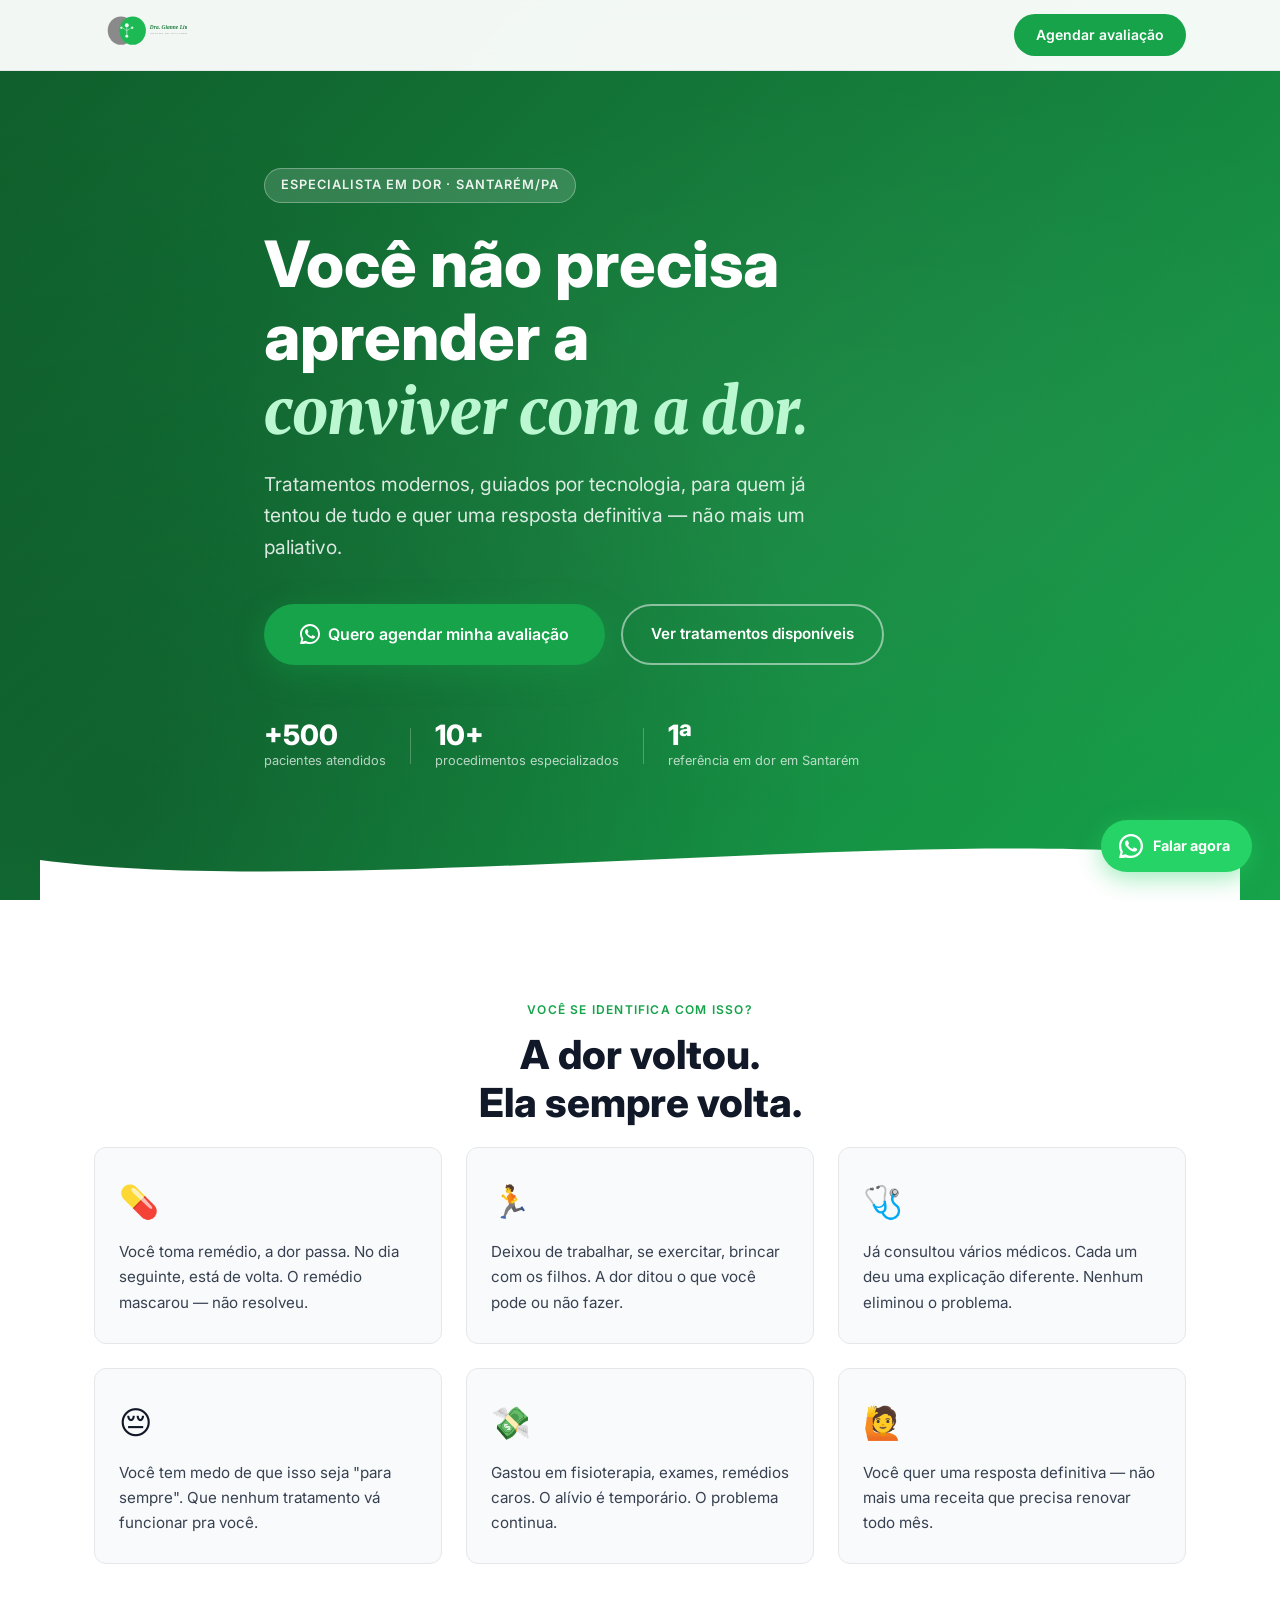
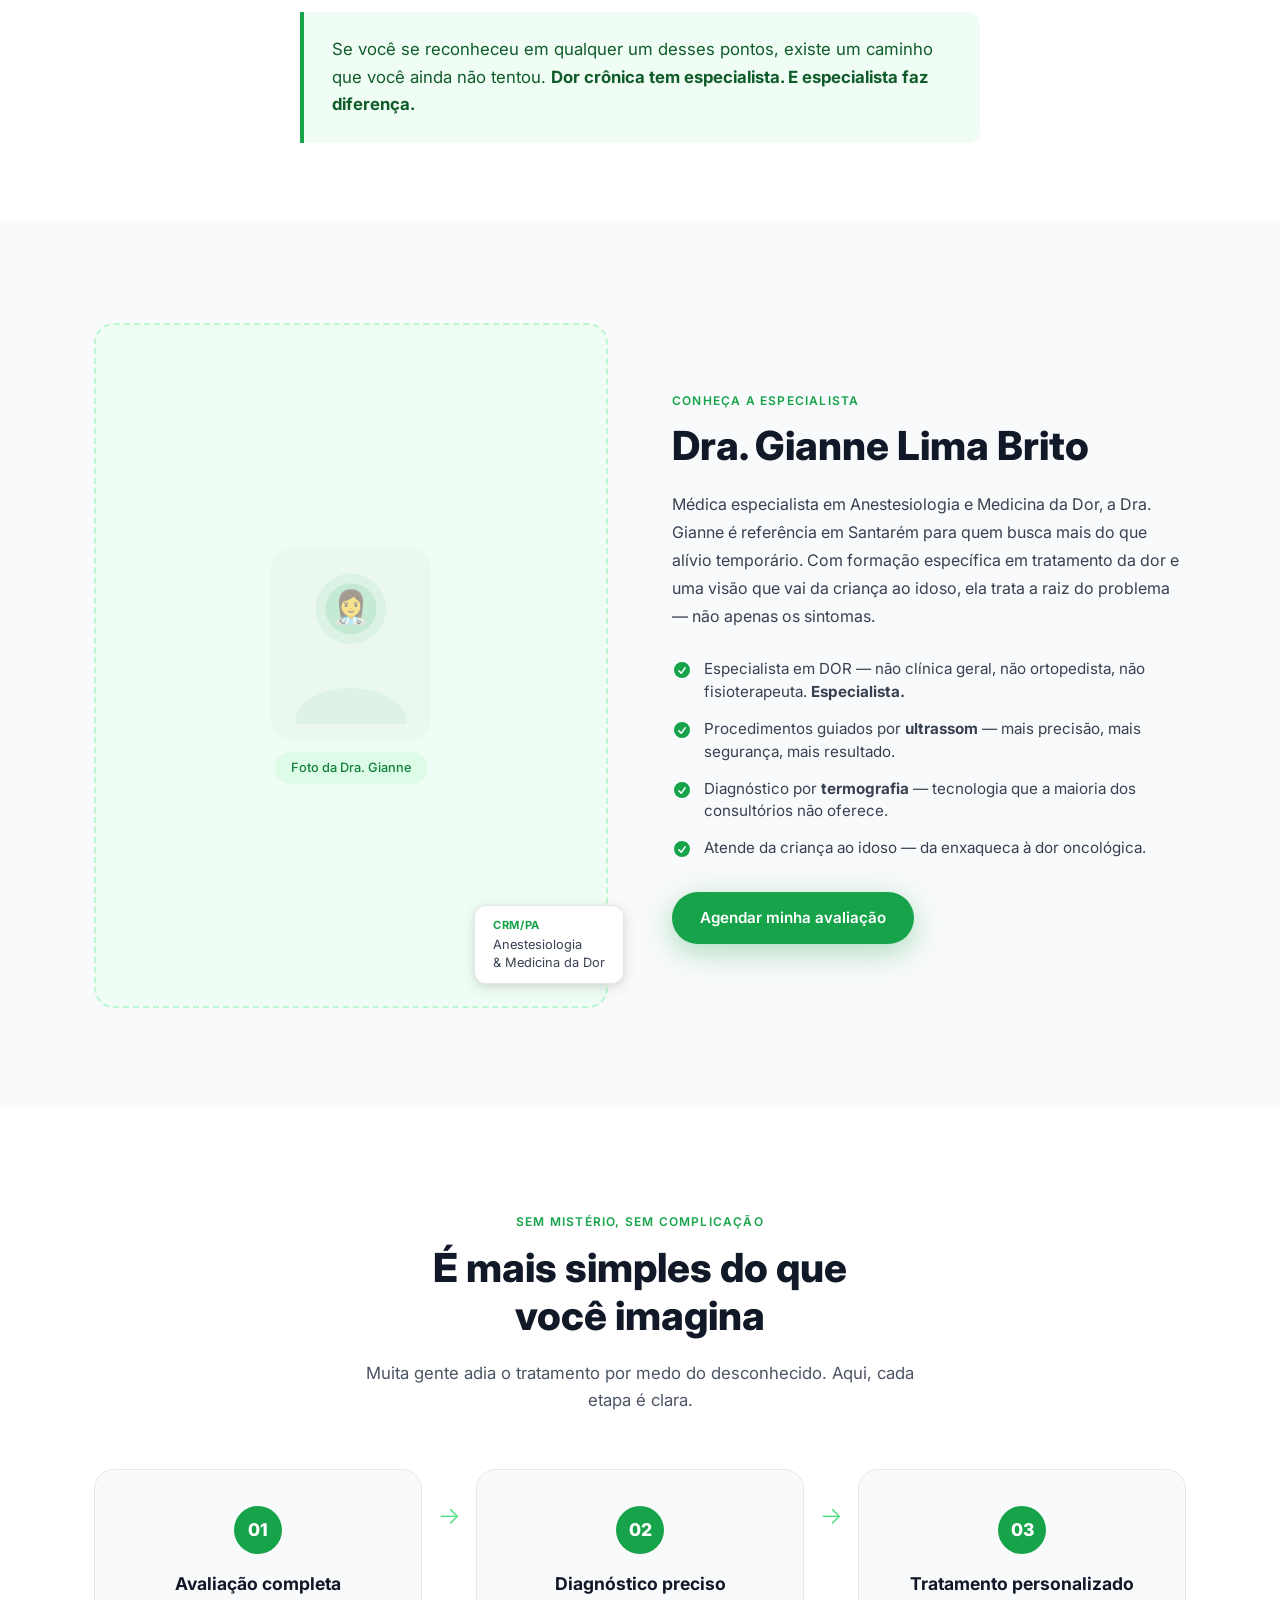
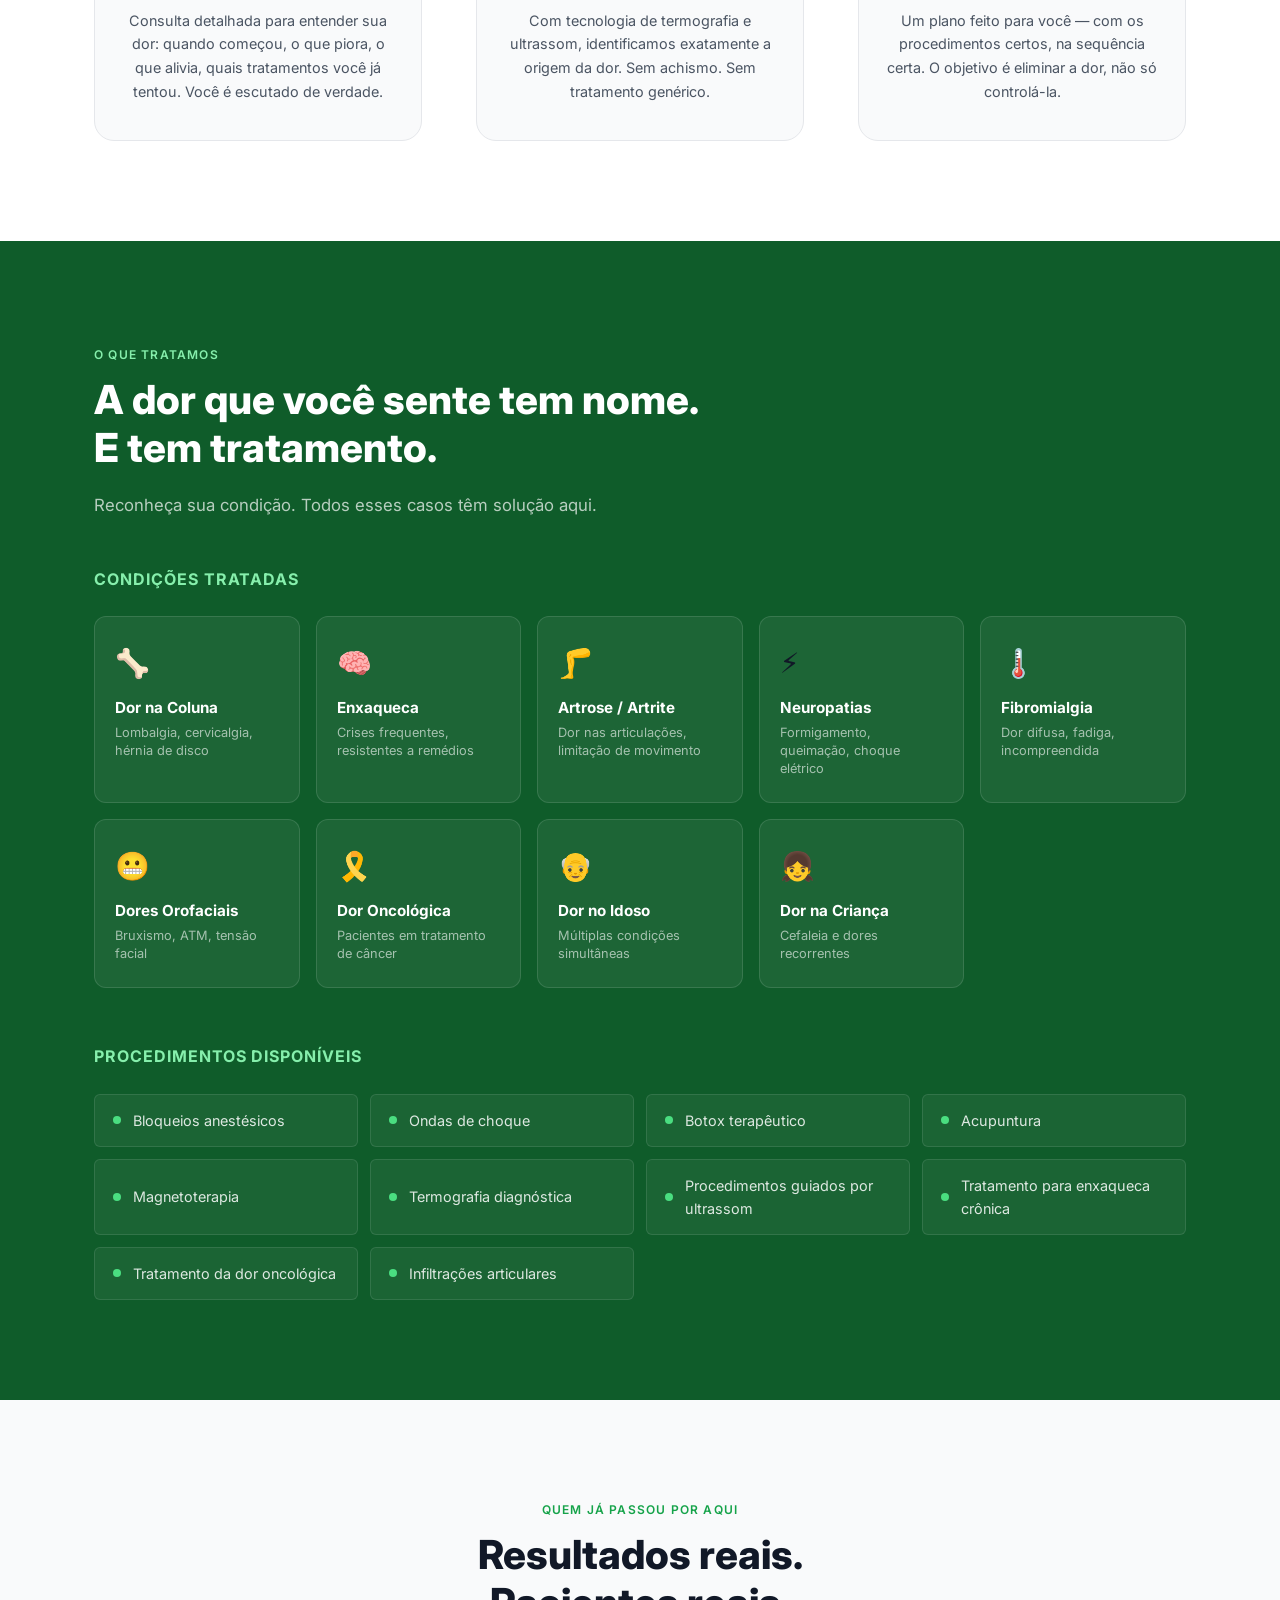
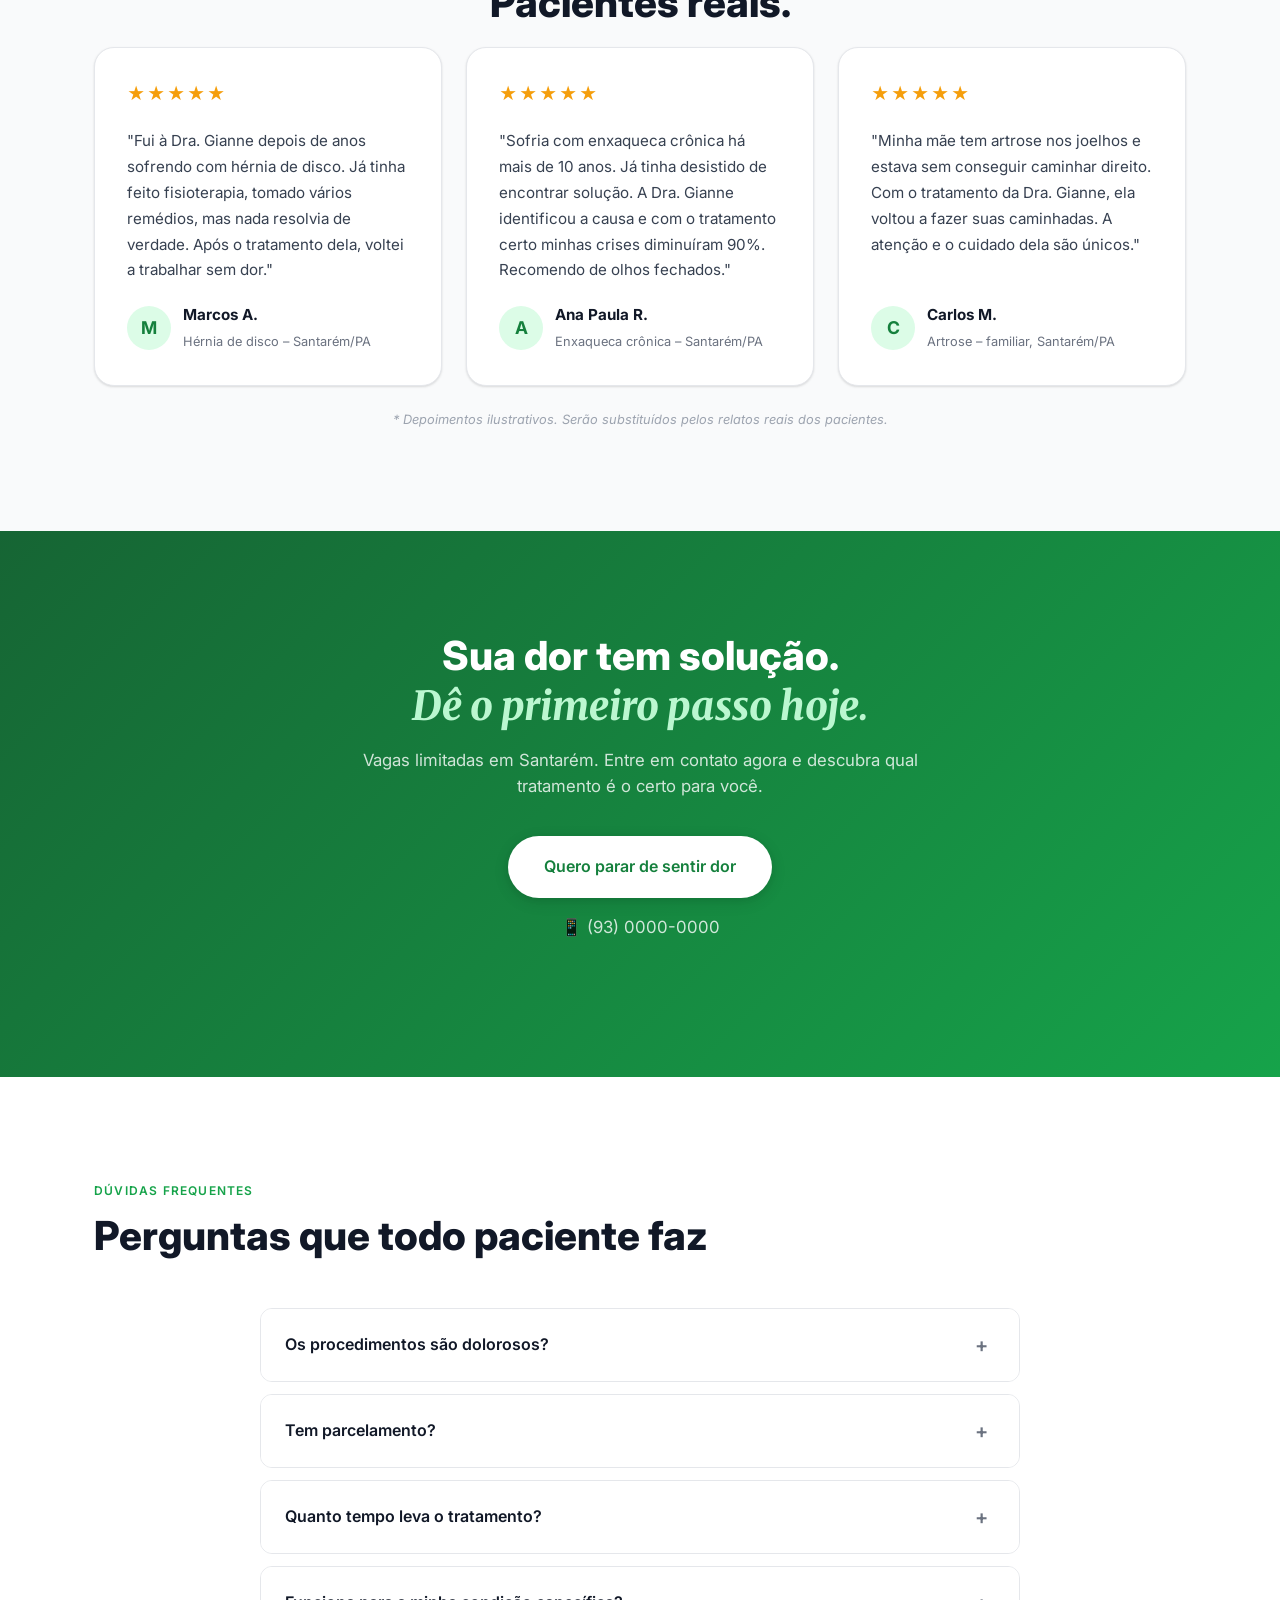
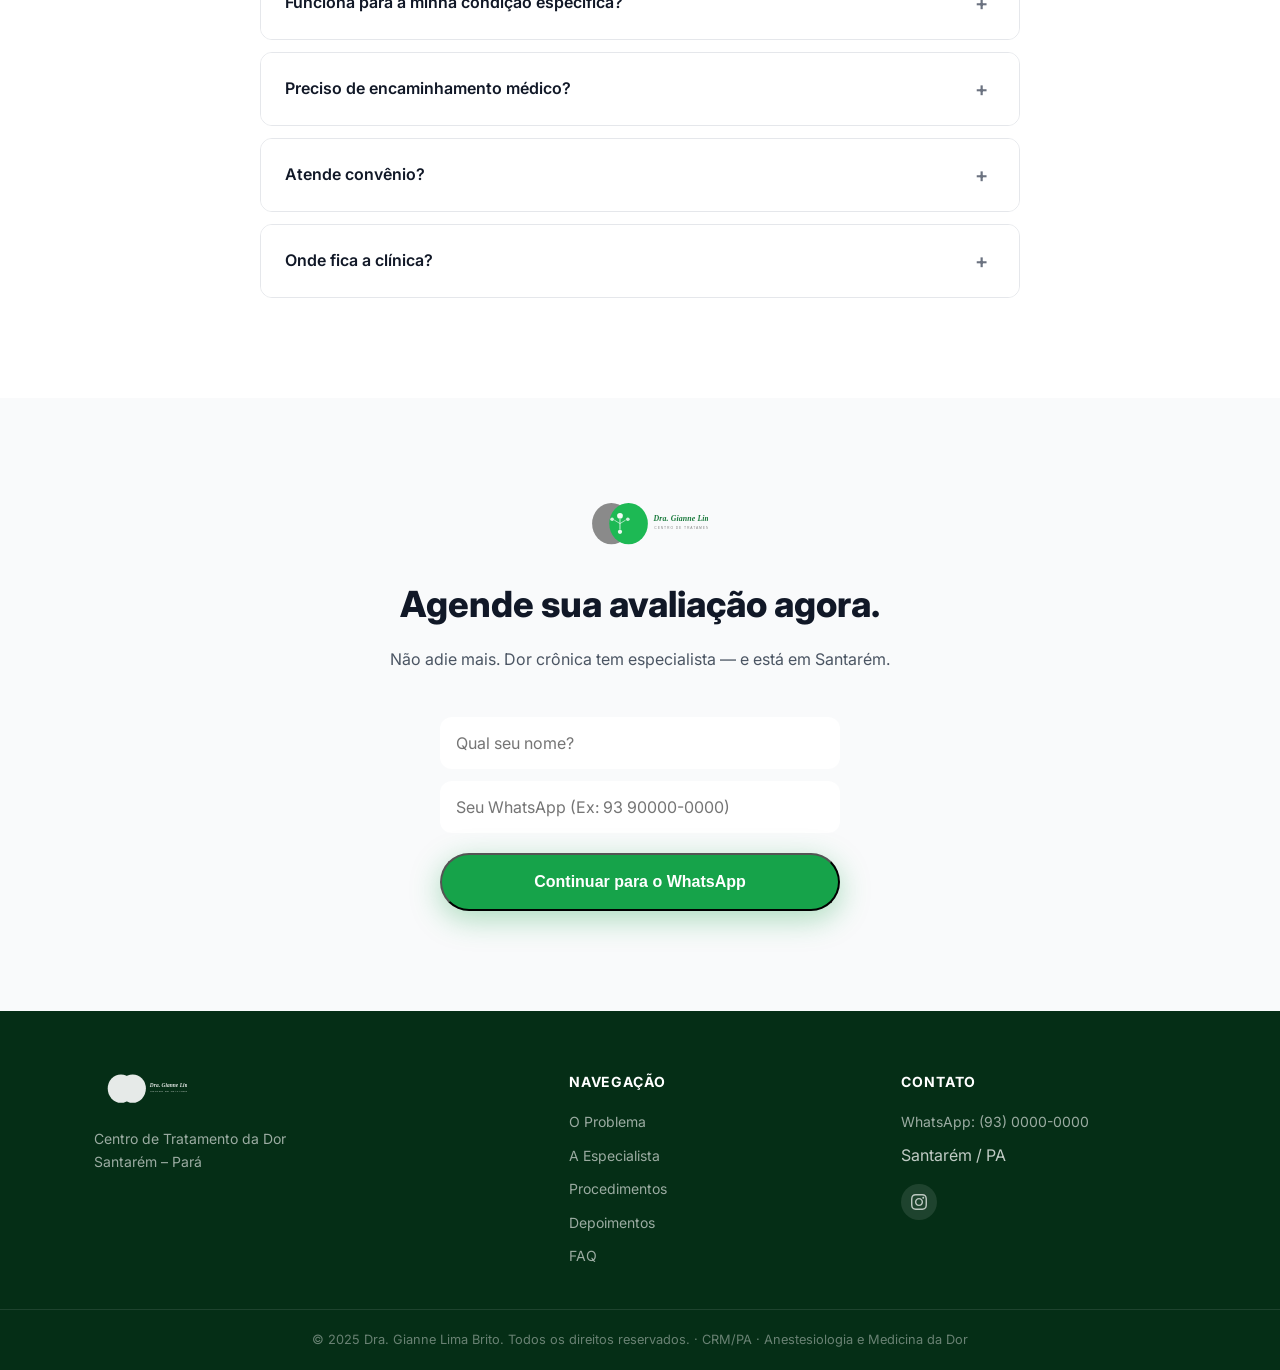
==== index.html @ 140372d6 "Add files via upload" ====
<!DOCTYPE html>
<html lang="pt-BR">
<head>
  <meta charset="UTF-8" />
  <meta name="viewport" content="width=device-width, initial-scale=1.0" />
  <title>Dra. Gianne Lima Brito | Centro de Tratamento da Dor – Santarém/PA</title>
  <meta name="description" content="Especialista em Medicina da Dor em Santarém. Tratamentos modernos com tecnologia de ponta para dor crônica, enxaqueca, hérnia de disco, artrose e muito mais. Agende sua avaliação." />
  <link rel="preconnect" href="https://fonts.googleapis.com" />
  <link rel="preconnect" href="https://fonts.gstatic.com" crossorigin />
  <link href="https://fonts.googleapis.com/css2?family=Inter:wght@300;400;500;600;700;800&family=Merriweather:ital,wght@0,700;1,700&display=swap" rel="stylesheet" />
  <link rel="stylesheet" href="style.css" />
</head>
<body>

  <!-- ============================================================
       NAV FIXA
  ============================================================ -->
  <nav class="nav" id="nav">
    <div class="container nav__inner">
      <a href="#hero" class="nav__logo">
        <img src="logo.svg" alt="Dra. Gianne Lima Brito – Centro de Tratamento da Dor" />
      </a>
      <a href="#contato" class="btn btn--nav">
        Agendar avaliação
      </a>
    </div>
  </nav>

  <!-- ============================================================
       #1 HERO
  ============================================================ -->
  <section class="hero" id="hero">
    <div class="hero__overlay"></div>
    <div class="container hero__content">
      <span class="hero__badge">Especialista em Dor · Santarém/PA</span>
      <h1 class="hero__headline">
        Você não precisa aprender a<br class="br-desktop" />
        <em>conviver com a dor.</em>
      </h1>
      <p class="hero__sub">
        Tratamentos modernos, guiados por tecnologia, para quem já tentou de tudo
        e quer uma resposta definitiva — não mais um paliativo.
      </p>
      <div class="hero__ctas">
        <a href="#contato" class="btn btn--primary btn--lg">
          <svg xmlns="http://www.w3.org/2000/svg" viewBox="0 0 24 24" fill="currentColor" aria-hidden="true"><path d="M17.472 14.382c-.297-.149-1.758-.867-2.03-.967-.273-.099-.471-.148-.67.15-.197.297-.767.966-.94 1.164-.173.199-.347.223-.644.075-.297-.15-1.255-.463-2.39-1.475-.883-.788-1.48-1.761-1.653-2.059-.173-.297-.018-.458.13-.606.134-.133.298-.347.446-.52.149-.174.198-.298.298-.497.099-.198.05-.371-.025-.52-.075-.149-.669-1.612-.916-2.207-.242-.579-.487-.5-.669-.51-.173-.008-.371-.01-.57-.01-.198 0-.52.074-.792.372-.272.297-1.04 1.016-1.04 2.479 0 1.462 1.065 2.875 1.213 3.074.149.198 2.096 3.2 5.077 4.487.709.306 1.262.489 1.694.625.712.227 1.36.195 1.871.118.571-.085 1.758-.719 2.006-1.413.248-.694.248-1.289.173-1.413-.074-.124-.272-.198-.57-.347z"/><path d="M12 0C5.373 0 0 5.373 0 12c0 2.125.549 4.122 1.515 5.858L.057 23.927a.75.75 0 0 0 .916.916l6.07-1.457A11.945 11.945 0 0 0 12 24c6.627 0 12-5.373 12-12S18.627 0 12 0zm0 21.75a9.716 9.716 0 0 1-4.958-1.355l-.355-.213-3.608.867.882-3.514-.232-.371A9.718 9.718 0 0 1 2.25 12C2.25 6.615 6.615 2.25 12 2.25c5.384 0 9.75 4.365 9.75 9.75 0 5.384-4.366 9.75-9.75 9.75z"/></svg>
          Quero agendar minha avaliação
        </a>
        <a href="#procedimentos" class="btn btn--ghost">
          Ver tratamentos disponíveis
        </a>
      </div>
      <div class="hero__trust">
        <div class="trust-item">
          <span class="trust-item__num">+500</span>
          <span class="trust-item__label">pacientes atendidos</span>
        </div>
        <div class="trust-divider"></div>
        <div class="trust-item">
          <span class="trust-item__num">10+</span>
          <span class="trust-item__label">procedimentos especializados</span>
        </div>
        <div class="trust-divider"></div>
        <div class="trust-item">
          <span class="trust-item__num">1ª</span>
          <span class="trust-item__label">referência em dor em Santarém</span>
        </div>
      </div>
    </div>
  </section>

  <!-- ============================================================
       #2 O PROBLEMA (agitação)
  ============================================================ -->
  <section class="problem" id="problema">
    <div class="container">
      <div class="section-label">Você se identifica com isso?</div>
      <h2 class="section-title">
        A dor voltou.<br />Ela sempre volta.
      </h2>
      <div class="problem__grid">
        <div class="problem__item">
          <div class="problem__icon">💊</div>
          <p>Você toma remédio, a dor passa. No dia seguinte, está de volta. O remédio mascarou — não resolveu.</p>
        </div>
        <div class="problem__item">
          <div class="problem__icon">🏃</div>
          <p>Deixou de trabalhar, se exercitar, brincar com os filhos. A dor ditou o que você pode ou não fazer.</p>
        </div>
        <div class="problem__item">
          <div class="problem__icon">🩺</div>
          <p>Já consultou vários médicos. Cada um deu uma explicação diferente. Nenhum eliminou o problema.</p>
        </div>
        <div class="problem__item">
          <div class="problem__icon">😔</div>
          <p>Você tem medo de que isso seja "para sempre". Que nenhum tratamento vá funcionar pra você.</p>
        </div>
        <div class="problem__item">
          <div class="problem__icon">💸</div>
          <p>Gastou em fisioterapia, exames, remédios caros. O alívio é temporário. O problema continua.</p>
        </div>
        <div class="problem__item">
          <div class="problem__icon">🙋</div>
          <p>Você quer uma resposta definitiva — não mais uma receita que precisa renovar todo mês.</p>
        </div>
      </div>
      <div class="problem__transition">
        <p>
          Se você se reconheceu em qualquer um desses pontos, existe um caminho que você ainda não tentou.
          <strong>Dor crônica tem especialista. E especialista faz diferença.</strong>
        </p>
      </div>
    </div>
  </section>

  <!-- ============================================================
       #3 A ESPECIALISTA
  ============================================================ -->
  <section class="doctor" id="doutora">
    <div class="container doctor__inner">
      <div class="doctor__photo-wrap">
        <div class="doctor__photo-placeholder">
          <svg xmlns="http://www.w3.org/2000/svg" viewBox="0 0 100 120" fill="none">
            <rect width="100" height="120" rx="12" fill="#E8F5EE"/>
            <circle cx="50" cy="38" r="22" fill="#16A34A" opacity=".15"/>
            <circle cx="50" cy="38" r="16" fill="#16A34A" opacity=".25"/>
            <path d="M15 110 C15 80 85 80 85 110" fill="#16A34A" opacity=".12"/>
            <text x="50" y="44" text-anchor="middle" font-size="20" fill="#16A34A" font-family="Arial">👩‍⚕️</text>
          </svg>
          <div class="doctor__photo-note">Foto da Dra. Gianne</div>
        </div>
        <div class="doctor__credential-badge">
          <span>CRM/PA</span>
          Anestesiologia<br/>& Medicina da Dor
        </div>
      </div>
      <div class="doctor__content">
        <div class="section-label">Conheça a especialista</div>
        <h2 class="section-title">
          Dra. Gianne Lima Brito
        </h2>
        <p class="doctor__bio">
          Médica especialista em Anestesiologia e Medicina da Dor, a Dra. Gianne é referência em Santarém para
          quem busca mais do que alívio temporário. Com formação específica em tratamento da dor e uma visão
          que vai da criança ao idoso, ela trata a raiz do problema — não apenas os sintomas.
        </p>
        <ul class="doctor__highlights">
          <li>
            <svg xmlns="http://www.w3.org/2000/svg" viewBox="0 0 20 20" fill="currentColor"><path fill-rule="evenodd" d="M10 18a8 8 0 100-16 8 8 0 000 16zm3.857-9.809a.75.75 0 00-1.214-.882l-3.483 4.79-1.88-1.88a.75.75 0 10-1.06 1.061l2.5 2.5a.75.75 0 001.137-.089l4-5.5z" clip-rule="evenodd"/></svg>
            <span>Especialista em DOR — não clínica geral, não ortopedista, não fisioterapeuta. <strong>Especialista.</strong></span>
          </li>
          <li>
            <svg xmlns="http://www.w3.org/2000/svg" viewBox="0 0 20 20" fill="currentColor"><path fill-rule="evenodd" d="M10 18a8 8 0 100-16 8 8 0 000 16zm3.857-9.809a.75.75 0 00-1.214-.882l-3.483 4.79-1.88-1.88a.75.75 0 10-1.06 1.061l2.5 2.5a.75.75 0 001.137-.089l4-5.5z" clip-rule="evenodd"/></svg>
            <span>Procedimentos guiados por <strong>ultrassom</strong> — mais precisão, mais segurança, mais resultado.</span>
          </li>
          <li>
            <svg xmlns="http://www.w3.org/2000/svg" viewBox="0 0 20 20" fill="currentColor"><path fill-rule="evenodd" d="M10 18a8 8 0 100-16 8 8 0 000 16zm3.857-9.809a.75.75 0 00-1.214-.882l-3.483 4.79-1.88-1.88a.75.75 0 10-1.06 1.061l2.5 2.5a.75.75 0 001.137-.089l4-5.5z" clip-rule="evenodd"/></svg>
            <span>Diagnóstico por <strong>termografia</strong> — tecnologia que a maioria dos consultórios não oferece.</span>
          </li>
          <li>
            <svg xmlns="http://www.w3.org/2000/svg" viewBox="0 0 20 20" fill="currentColor"><path fill-rule="evenodd" d="M10 18a8 8 0 100-16 8 8 0 000 16zm3.857-9.809a.75.75 0 00-1.214-.882l-3.483 4.79-1.88-1.88a.75.75 0 10-1.06 1.061l2.5 2.5a.75.75 0 001.137-.089l4-5.5z" clip-rule="evenodd"/></svg>
            <span>Atende da criança ao idoso — da enxaqueca à dor oncológica.</span>
          </li>
        </ul>
        <a href="#contato" class="btn btn--primary">
          Agendar minha avaliação
        </a>
      </div>
    </div>
  </section>

  <!-- ============================================================
       #4 COMO FUNCIONA
  ============================================================ -->
  <section class="process" id="como-funciona">
    <div class="container">
      <div class="section-label">Sem mistério, sem complicação</div>
      <h2 class="section-title">
        É mais simples do que<br />você imagina
      </h2>
      <p class="section-sub">
        Muita gente adia o tratamento por medo do desconhecido. Aqui, cada etapa é clara.
      </p>
      <div class="process__steps">
        <div class="process__step">
          <div class="process__num">01</div>
          <h3>Avaliação completa</h3>
          <p>
            Consulta detalhada para entender sua dor: quando começou, o que piora, o que alivia,
            quais tratamentos você já tentou. Você é escutado de verdade.
          </p>
        </div>
        <div class="process__arrow">→</div>
        <div class="process__step">
          <div class="process__num">02</div>
          <h3>Diagnóstico preciso</h3>
          <p>
            Com tecnologia de termografia e ultrassom, identificamos exatamente a origem da dor.
            Sem achismo. Sem tratamento genérico.
          </p>
        </div>
        <div class="process__arrow">→</div>
        <div class="process__step">
          <div class="process__num">03</div>
          <h3>Tratamento personalizado</h3>
          <p>
            Um plano feito para você — com os procedimentos certos, na sequência certa.
            O objetivo é eliminar a dor, não só controlá-la.
          </p>
        </div>
      </div>
    </div>
  </section>

  <!-- ============================================================
       #5 PROCEDIMENTOS
  ============================================================ -->
  <section class="procedures" id="procedimentos">
    <div class="container">
      <div class="section-label">O que tratamos</div>
      <h2 class="section-title">
        A dor que você sente tem nome.<br />E tem tratamento.
      </h2>
      <p class="section-sub">
        Reconheça sua condição. Todos esses casos têm solução aqui.
      </p>

      <h3 class="procedures__category-title">Condições tratadas</h3>
      <div class="procedures__conditions">
        <div class="condition-card">
          <div class="condition-card__icon">🦴</div>
          <h4>Dor na Coluna</h4>
          <p>Lombalgia, cervicalgia, hérnia de disco</p>
        </div>
        <div class="condition-card">
          <div class="condition-card__icon">🧠</div>
          <h4>Enxaqueca</h4>
          <p>Crises frequentes, resistentes a remédios</p>
        </div>
        <div class="condition-card">
          <div class="condition-card__icon">🦵</div>
          <h4>Artrose / Artrite</h4>
          <p>Dor nas articulações, limitação de movimento</p>
        </div>
        <div class="condition-card">
          <div class="condition-card__icon">⚡</div>
          <h4>Neuropatias</h4>
          <p>Formigamento, queimação, choque elétrico</p>
        </div>
        <div class="condition-card">
          <div class="condition-card__icon">🌡️</div>
          <h4>Fibromialgia</h4>
          <p>Dor difusa, fadiga, incompreendida</p>
        </div>
        <div class="condition-card">
          <div class="condition-card__icon">😬</div>
          <h4>Dores Orofaciais</h4>
          <p>Bruxismo, ATM, tensão facial</p>
        </div>
        <div class="condition-card">
          <div class="condition-card__icon">🎗️</div>
          <h4>Dor Oncológica</h4>
          <p>Pacientes em tratamento de câncer</p>
        </div>
        <div class="condition-card">
          <div class="condition-card__icon">👴</div>
          <h4>Dor no Idoso</h4>
          <p>Múltiplas condições simultâneas</p>
        </div>
        <div class="condition-card">
          <div class="condition-card__icon">👧</div>
          <h4>Dor na Criança</h4>
          <p>Cefaleia e dores recorrentes</p>
        </div>
      </div>

      <h3 class="procedures__category-title procedures__category-title--mt">Procedimentos disponíveis</h3>
      <div class="procedures__treatments">
        <div class="treatment-item">
          <div class="treatment-item__dot"></div>
          <span>Bloqueios anestésicos</span>
        </div>
        <div class="treatment-item">
          <div class="treatment-item__dot"></div>
          <span>Ondas de choque</span>
        </div>
        <div class="treatment-item">
          <div class="treatment-item__dot"></div>
          <span>Botox terapêutico</span>
        </div>
        <div class="treatment-item">
          <div class="treatment-item__dot"></div>
          <span>Acupuntura</span>
        </div>
        <div class="treatment-item">
          <div class="treatment-item__dot"></div>
          <span>Magnetoterapia</span>
        </div>
        <div class="treatment-item">
          <div class="treatment-item__dot"></div>
          <span>Termografia diagnóstica</span>
        </div>
        <div class="treatment-item">
          <div class="treatment-item__dot"></div>
          <span>Procedimentos guiados por ultrassom</span>
        </div>
        <div class="treatment-item">
          <div class="treatment-item__dot"></div>
          <span>Tratamento para enxaqueca crônica</span>
        </div>
        <div class="treatment-item">
          <div class="treatment-item__dot"></div>
          <span>Tratamento da dor oncológica</span>
        </div>
        <div class="treatment-item">
          <div class="treatment-item__dot"></div>
          <span>Infiltrações articulares</span>
        </div>
      </div>
    </div>
  </section>

  <!-- ============================================================
       #6 PROVA SOCIAL
  ============================================================ -->
  <section class="testimonials" id="depoimentos">
    <div class="container">
      <div class="section-label">Quem já passou por aqui</div>
      <h2 class="section-title">
        Resultados reais.<br />Pacientes reais.
      </h2>
      <div class="testimonials__grid">
        <div class="testimonial-card">
          <div class="testimonial-card__stars">★★★★★</div>
          <p class="testimonial-card__text">
            "Fui à Dra. Gianne depois de anos sofrendo com hérnia de disco. Já tinha feito fisioterapia, tomado vários remédios, mas nada resolvia de verdade. Após o tratamento dela, voltei a trabalhar sem dor."
          </p>
          <div class="testimonial-card__author">
            <div class="testimonial-card__avatar">M</div>
            <div>
              <strong>Marcos A.</strong>
              <span>Hérnia de disco – Santarém/PA</span>
            </div>
          </div>
        </div>
        <div class="testimonial-card">
          <div class="testimonial-card__stars">★★★★★</div>
          <p class="testimonial-card__text">
            "Sofria com enxaqueca crônica há mais de 10 anos. Já tinha desistido de encontrar solução. A Dra. Gianne identificou a causa e com o tratamento certo minhas crises diminuíram 90%. Recomendo de olhos fechados."
          </p>
          <div class="testimonial-card__author">
            <div class="testimonial-card__avatar">A</div>
            <div>
              <strong>Ana Paula R.</strong>
              <span>Enxaqueca crônica – Santarém/PA</span>
            </div>
          </div>
        </div>
        <div class="testimonial-card">
          <div class="testimonial-card__stars">★★★★★</div>
          <p class="testimonial-card__text">
            "Minha mãe tem artrose nos joelhos e estava sem conseguir caminhar direito. Com o tratamento da Dra. Gianne, ela voltou a fazer suas caminhadas. A atenção e o cuidado dela são únicos."
          </p>
          <div class="testimonial-card__author">
            <div class="testimonial-card__avatar">C</div>
            <div>
              <strong>Carlos M.</strong>
              <span>Artrose – familiar, Santarém/PA</span>
            </div>
          </div>
        </div>
      </div>
      <p class="testimonials__note">
        * Depoimentos ilustrativos. Serão substituídos pelos relatos reais dos pacientes.
      </p>
    </div>
  </section>

  <!-- ============================================================
       #7 CTA CENTRAL
  ============================================================ -->
  <section class="cta-section" id="agendar">
    <div class="container cta-section__inner">
      <div class="cta-section__content">
        <h2>
          Sua dor tem solução.<br />
          <em>Dê o primeiro passo hoje.</em>
        </h2>
        <p>
          Vagas limitadas em Santarém. Entre em contato agora e descubra qual tratamento é o certo para você.
        </p>
        <div class="cta-section__actions">
          <a href="#contato" class="btn btn--white btn--lg">
            Quero parar de sentir dor
          </a>
          <p class="cta-section__number">
            📱 (93) 0000-0000
          </p>
        </div>
      </div>
    </div>
  </section>

  <!-- ============================================================
       #8 FAQ
  ============================================================ -->
  <section class="faq" id="faq">
    <div class="container">
      <div class="section-label">Dúvidas frequentes</div>
      <h2 class="section-title">
        Perguntas que todo paciente faz
      </h2>
      <div class="faq__list">

        <details class="faq__item">
          <summary class="faq__question">
            Os procedimentos são dolorosos?
            <span class="faq__icon">+</span>
          </summary>
          <div class="faq__answer">
            <p>
              A maioria dos procedimentos é realizada com anestesia local ou sedação leve, o que minimiza muito o desconforto.
              Cada caso é avaliado individualmente, e a Dra. Gianne garante que você entenda exatamente o que esperar antes de começar.
            </p>
          </div>
        </details>

        <details class="faq__item">
          <summary class="faq__question">
            Tem parcelamento?
            <span class="faq__icon">+</span>
          </summary>
          <div class="faq__answer">
            <p>
              Sim. Entre em contato pelo WhatsApp para conhecer as condições de parcelamento disponíveis para cada procedimento.
              Facilitamos ao máximo para que a falta de recurso não seja motivo de adiamento do seu tratamento.
            </p>
          </div>
        </details>

        <details class="faq__item">
          <summary class="faq__question">
            Quanto tempo leva o tratamento?
            <span class="faq__icon">+</span>
          </summary>
          <div class="faq__answer">
            <p>
              Depende da condição e da resposta de cada organismo. Muitos pacientes sentem melhora significativa já nas primeiras sessões.
              Um plano de tratamento personalizado é definido após a avaliação inicial.
            </p>
          </div>
        </details>

        <details class="faq__item">
          <summary class="faq__question">
            Funciona para a minha condição específica?
            <span class="faq__icon">+</span>
          </summary>
          <div class="faq__answer">
            <p>
              A Dra. Gianne atende uma ampla variedade de condições — da enxaqueca à dor oncológica, passando por hérnia de disco,
              fibromialgia, artrose e muito mais. O primeiro passo é a avaliação para confirmar o diagnóstico e definir o melhor caminho.
            </p>
          </div>
        </details>

        <details class="faq__item">
          <summary class="faq__question">
            Preciso de encaminhamento médico?
            <span class="faq__icon">+</span>
          </summary>
          <div class="faq__answer">
            <p>
              Não. Você pode entrar em contato diretamente pelo WhatsApp e agendar sua avaliação sem necessidade de encaminhamento prévio.
              Trazendo seus exames anteriores, caso tenha, a consulta será ainda mais produtiva.
            </p>
          </div>
        </details>

        <details class="faq__item">
          <summary class="faq__question">
            Atende convênio?
            <span class="faq__icon">+</span>
          </summary>
          <div class="faq__answer">
            <p>
              Entre em contato pelo WhatsApp para verificar quais convênios são aceitos. Nossa equipe vai informar
              todas as opções disponíveis para o seu caso.
            </p>
          </div>
        </details>

        <details class="faq__item">
          <summary class="faq__question">
            Onde fica a clínica?
            <span class="faq__icon">+</span>
          </summary>
          <div class="faq__answer">
            <p>
              A clínica está localizada em Santarém/PA. O endereço completo é enviado após o agendamento.
              Pacientes de outras cidades da região também são atendidos — vale a viagem por uma solução definitiva.
            </p>
          </div>
        </details>

      </div>
    </div>
  </section>

  <!-- ============================================================
       #9 CTA FINAL + RODAPÉ
  ============================================================ -->
  <section class="final-cta" id="contato">
    <div class="container final-cta__inner">
      <img src="logo.svg" alt="Dra. Gianne Lima Brito" class="final-cta__logo" />
      <h2>Agende sua avaliação agora.</h2>
      <p>Não adie mais. Dor crônica tem especialista — e está em Santarém.</p>
      <form action="obrigado.html" method="GET" class="final-cta__form">
        <input type="text" name="nome" placeholder="Qual seu nome?" required />
        <input type="tel" name="telefone" placeholder="Seu WhatsApp (Ex: 93 90000-0000)" required />
        <button type="submit" class="btn btn--primary btn--lg">
          Continuar para o WhatsApp
        </button>
      </form>
    </div>
  </section>

  <footer class="footer">
    <div class="container footer__inner">
      <div class="footer__col">
        <img src="logo.svg" alt="Dra. Gianne Lima Brito" class="footer__logo" />
        <p>Centro de Tratamento da Dor<br />Santarém – Pará</p>
      </div>
      <div class="footer__col">
        <h4>Navegação</h4>
        <ul>
          <li><a href="#problema">O Problema</a></li>
          <li><a href="#doutora">A Especialista</a></li>
          <li><a href="#procedimentos">Procedimentos</a></li>
          <li><a href="#depoimentos">Depoimentos</a></li>
          <li><a href="#faq">FAQ</a></li>
        </ul>
      </div>
      <div class="footer__col">
        <h4>Contato</h4>
        <ul>
          <li>
            <a href="#contato">
              WhatsApp: (93) 0000-0000
            </a>
          </li>
          <li>Santarém / PA</li>
        </ul>
        <div class="footer__social">
          <a href="#" aria-label="Instagram" class="footer__social-link">
            <svg xmlns="http://www.w3.org/2000/svg" viewBox="0 0 24 24" fill="currentColor"><path d="M12 2.163c3.204 0 3.584.012 4.85.07 3.252.148 4.771 1.691 4.919 4.919.058 1.265.069 1.645.069 4.849 0 3.205-.012 3.584-.069 4.849-.149 3.225-1.664 4.771-4.919 4.919-1.266.058-1.644.07-4.85.07-3.204 0-3.584-.012-4.849-.07-3.26-.149-4.771-1.699-4.919-4.92-.058-1.265-.07-1.644-.07-4.849 0-3.204.013-3.583.07-4.849.149-3.227 1.664-4.771 4.919-4.919 1.266-.057 1.645-.069 4.849-.069zm0-2.163c-3.259 0-3.667.014-4.947.072-4.358.2-6.78 2.618-6.98 6.98-.059 1.281-.073 1.689-.073 4.948 0 3.259.014 3.668.072 4.948.2 4.358 2.618 6.78 6.98 6.98 1.281.058 1.689.072 4.948.072 3.259 0 3.668-.014 4.948-.072 4.354-.2 6.782-2.618 6.979-6.98.059-1.28.073-1.689.073-4.948 0-3.259-.014-3.667-.072-4.947-.196-4.354-2.617-6.78-6.979-6.98-1.281-.059-1.69-.073-4.949-.073zm0 5.838c-3.403 0-6.162 2.759-6.162 6.162s2.759 6.163 6.162 6.163 6.162-2.759 6.162-6.163c0-3.403-2.759-6.162-6.162-6.162zm0 10.162c-2.209 0-4-1.79-4-4 0-2.209 1.791-4 4-4s4 1.791 4 4c0 2.21-1.791 4-4 4zm6.406-11.845c-.796 0-1.441.645-1.441 1.44s.645 1.44 1.441 1.44c.795 0 1.439-.645 1.439-1.44s-.644-1.44-1.439-1.44z"/></svg>
          </a>
        </div>
      </div>
    </div>
    <div class="footer__bottom">
      <div class="container">
        <p>© 2025 Dra. Gianne Lima Brito. Todos os direitos reservados. · CRM/PA · Anestesiologia e Medicina da Dor</p>
      </div>
    </div>
  </footer>

  <!-- Botão flutuante WhatsApp (mobile obrigatório) -->
  <a href="#contato"
     class="wa-float"
     aria-label="Falar pelo WhatsApp">
    <svg xmlns="http://www.w3.org/2000/svg" viewBox="0 0 24 24" fill="currentColor"><path d="M17.472 14.382c-.297-.149-1.758-.867-2.03-.967-.273-.099-.471-.148-.67.15-.197.297-.767.966-.94 1.164-.173.199-.347.223-.644.075-.297-.15-1.255-.463-2.39-1.475-.883-.788-1.48-1.761-1.653-2.059-.173-.297-.018-.458.13-.606.134-.133.298-.347.446-.52.149-.174.198-.298.298-.497.099-.198.05-.371-.025-.52-.075-.149-.669-1.612-.916-2.207-.242-.579-.487-.5-.669-.51-.173-.008-.371-.01-.57-.01-.198 0-.52.074-.792.372-.272.297-1.04 1.016-1.04 2.479 0 1.462 1.065 2.875 1.213 3.074.149.198 2.096 3.2 5.077 4.487.709.306 1.262.489 1.694.625.712.227 1.36.195 1.871.118.571-.085 1.758-.719 2.006-1.413.248-.694.248-1.289.173-1.413-.074-.124-.272-.198-.57-.347z"/><path d="M12 0C5.373 0 0 5.373 0 12c0 2.125.549 4.122 1.515 5.858L.057 23.927a.75.75 0 0 0 .916.916l6.07-1.457A11.945 11.945 0 0 0 12 24c6.627 0 12-5.373 12-12S18.627 0 12 0zm0 21.75a9.716 9.716 0 0 1-4.958-1.355l-.355-.213-3.608.867.882-3.514-.232-.371A9.718 9.718 0 0 1 2.25 12C2.25 6.615 6.615 2.25 12 2.25c5.384 0 9.75 4.365 9.75 9.75 0 5.384-4.366 9.75-9.75 9.75z"/></svg>
    <span>Falar agora</span>
  </a>

  <script src="main.js"></script>
</body>
</html>
---- style.css ----
/* =============================================================
   DESIGN SYSTEM — Dra. Gianne Lima Brito
   Centro de Tratamento da Dor
============================================================= */

/* ---------- TOKENS ---------------------------------------- */
:root {
  --green-50:  #f0fdf4;
  --green-100: #dcfce7;
  --green-200: #bbf7d0;
  --green-300: #86efac;
  --green-400: #4ade80;
  --green-500: #22c55e;
  --green-600: #16a34a;
  --green-700: #15803d;
  --green-800: #166534;
  --green-900: #0F5C2A;
  --green-950: #052e16;

  --gray-50:  #f9fafb;
  --gray-100: #f3f4f6;
  --gray-200: #e5e7eb;
  --gray-400: #9ca3af;
  --gray-500: #6b7280;
  --gray-600: #4b5563;
  --gray-700: #374151;
  --gray-900: #111827;

  --white: #ffffff;

  --font-sans: 'Inter', system-ui, -apple-system, sans-serif;
  --font-serif: 'Merriweather', Georgia, serif;

  --radius-sm: 6px;
  --radius-md: 12px;
  --radius-lg: 20px;
  --radius-full: 9999px;

  --shadow-sm: 0 1px 3px rgba(0,0,0,.08), 0 1px 2px rgba(0,0,0,.06);
  --shadow-md: 0 4px 16px rgba(0,0,0,.10), 0 2px 6px rgba(0,0,0,.06);
  --shadow-lg: 0 12px 40px rgba(0,0,0,.14), 0 4px 16px rgba(0,0,0,.08);
  --shadow-green: 0 8px 30px rgba(22,163,74,.35);

  --transition: 0.2s ease;
}

/* ---------- RESET ----------------------------------------- */
*, *::before, *::after { box-sizing: border-box; margin: 0; padding: 0; }

html {
  scroll-behavior: smooth;
  font-size: 16px;
}

body {
  font-family: var(--font-sans);
  color: var(--gray-900);
  background: var(--white);
  line-height: 1.6;
  -webkit-font-smoothing: antialiased;
}

img { max-width: 100%; display: block; }
a { color: inherit; text-decoration: none; }
ul { list-style: none; }
details summary::-webkit-details-marker { display: none; }

/* ---------- LAYOUT ---------------------------------------- */
.container {
  max-width: 1140px;
  margin: 0 auto;
  padding: 0 24px;
}

.br-desktop { display: none; }
@media (min-width: 768px) { .br-desktop { display: block; } }

/* ---------- TYPOGRAPHY ------------------------------------ */
.section-label {
  display: inline-block;
  font-size: .75rem;
  font-weight: 600;
  letter-spacing: .1em;
  text-transform: uppercase;
  color: var(--green-600);
  margin-bottom: 12px;
}

.section-title {
  font-size: clamp(1.75rem, 4vw, 2.5rem);
  font-weight: 800;
  line-height: 1.2;
  color: var(--gray-900);
  margin-bottom: 20px;
}

.section-sub {
  font-size: 1.05rem;
  color: var(--gray-600);
  max-width: 560px;
  margin-bottom: 48px;
}

/* ---------- BUTTONS --------------------------------------- */
.btn {
  display: inline-flex;
  align-items: center;
  gap: 8px;
  padding: 14px 28px;
  border-radius: var(--radius-full);
  font-size: .95rem;
  font-weight: 600;
  cursor: pointer;
  transition: transform var(--transition), box-shadow var(--transition), background var(--transition);
  white-space: nowrap;
}
.btn svg { width: 20px; height: 20px; flex-shrink: 0; }

.btn:active { transform: scale(.97); }

.btn--primary {
  background: var(--green-600);
  color: var(--white);
  box-shadow: var(--shadow-green);
}
.btn--primary:hover {
  background: var(--green-700);
  box-shadow: 0 10px 35px rgba(22,163,74,.45);
  transform: translateY(-2px);
}

.btn--white {
  background: var(--white);
  color: var(--green-700);
  box-shadow: var(--shadow-md);
}
.btn--white:hover {
  background: var(--green-50);
  transform: translateY(-2px);
}

.btn--ghost {
  background: transparent;
  color: var(--white);
  border: 2px solid rgba(255,255,255,.5);
}
.btn--ghost:hover {
  background: rgba(255,255,255,.1);
  border-color: var(--white);
}

.btn--nav {
  background: var(--green-600);
  color: var(--white);
  padding: 10px 22px;
  font-size: .875rem;
}
.btn--nav:hover { background: var(--green-700); }

.btn--lg { padding: 18px 36px; font-size: 1rem; }

/* ============================================================
   NAV
============================================================ */
.nav {
  position: fixed;
  top: 0; left: 0; right: 0;
  z-index: 100;
  background: rgba(255,255,255,.95);
  backdrop-filter: blur(10px);
  border-bottom: 1px solid var(--gray-200);
  transition: box-shadow var(--transition);
}
.nav.scrolled { box-shadow: var(--shadow-md); }

.nav__inner {
  display: flex;
  align-items: center;
  justify-content: space-between;
  height: 70px;
}

.nav__logo img {
  height: 44px;
  width: auto;
  object-fit: contain;
}

/* ============================================================
   HERO
============================================================ */
.hero {
  position: relative;
  min-height: 100vh;
  background:
    linear-gradient(135deg, var(--green-900) 0%, var(--green-700) 50%, var(--green-600) 100%);
  display: flex;
  align-items: center;
  padding: 120px 0 80px;
  overflow: hidden;
}

.hero::before {
  content: '';
  position: absolute;
  inset: 0;
  background:
    radial-gradient(ellipse 80% 60% at 70% 50%, rgba(255,255,255,.04) 0%, transparent 70%),
    radial-gradient(circle at 10% 90%, rgba(0,0,0,.2) 0%, transparent 50%);
}

.hero::after {
  content: '';
  position: absolute;
  bottom: 0; left: 0; right: 0;
  height: 80px;
  background: url("data:image/svg+xml,%3Csvg xmlns='http://www.w3.org/2000/svg' viewBox='0 0 1200 80'%3E%3Cpath d='M0,40 C300,80 900,0 1200,40 L1200,80 L0,80 Z' fill='%23ffffff'/%3E%3C/svg%3E") no-repeat bottom center / 100% 100%;
}

.hero__overlay { position: absolute; inset: 0; }

.hero__content {
  position: relative;
  z-index: 1;
  max-width: 800px;
}

.hero__badge {
  display: inline-block;
  background: rgba(255,255,255,.15);
  border: 1px solid rgba(255,255,255,.3);
  color: rgba(255,255,255,.9);
  font-size: .8rem;
  font-weight: 600;
  letter-spacing: .08em;
  text-transform: uppercase;
  padding: 6px 16px;
  border-radius: var(--radius-full);
  margin-bottom: 24px;
}

.hero__headline {
  font-size: clamp(2.2rem, 6vw, 4rem);
  font-weight: 800;
  color: var(--white);
  line-height: 1.15;
  margin-bottom: 20px;
}

.hero__headline em {
  font-style: italic;
  color: var(--green-200);
  font-family: var(--font-serif);
}

.hero__sub {
  font-size: clamp(1rem, 2vw, 1.2rem);
  color: rgba(255,255,255,.85);
  max-width: 580px;
  margin-bottom: 40px;
  line-height: 1.65;
}

.hero__ctas {
  display: flex;
  flex-wrap: wrap;
  gap: 16px;
  margin-bottom: 56px;
}

.hero__trust {
  display: flex;
  flex-wrap: wrap;
  gap: 24px;
  align-items: center;
}

.trust-item {
  display: flex;
  flex-direction: column;
}

.trust-item__num {
  font-size: 1.75rem;
  font-weight: 800;
  color: var(--white);
  line-height: 1;
}

.trust-item__label {
  font-size: .8rem;
  color: rgba(255,255,255,.7);
  margin-top: 2px;
}

.trust-divider {
  width: 1px;
  height: 36px;
  background: rgba(255,255,255,.25);
}

/* ============================================================
   O PROBLEMA
============================================================ */
.problem {
  padding: 100px 0 80px;
  background: var(--white);
}

.problem .section-title { text-align: center; }
.problem .section-label { display: block; text-align: center; }

.problem__grid {
  display: grid;
  grid-template-columns: repeat(auto-fit, minmax(280px, 1fr));
  gap: 24px;
  margin-bottom: 48px;
}

.problem__item {
  background: var(--gray-50);
  border: 1px solid var(--gray-200);
  border-radius: var(--radius-md);
  padding: 28px 24px;
  transition: border-color var(--transition), box-shadow var(--transition);
}

.problem__item:hover {
  border-color: var(--green-200);
  box-shadow: var(--shadow-md);
}

.problem__icon {
  font-size: 2rem;
  margin-bottom: 12px;
}

.problem__item p {
  color: var(--gray-700);
  font-size: .95rem;
  line-height: 1.65;
}

.problem__transition {
  background: var(--green-50);
  border-left: 4px solid var(--green-600);
  border-radius: 0 var(--radius-md) var(--radius-md) 0;
  padding: 24px 28px;
  max-width: 680px;
  margin: 0 auto;
}

.problem__transition p {
  color: var(--green-900);
  font-size: 1.05rem;
  line-height: 1.65;
}

/* ============================================================
   A ESPECIALISTA
============================================================ */
.doctor {
  padding: 100px 0;
  background: var(--gray-50);
  overflow: hidden;
}

.doctor__inner {
  display: grid;
  grid-template-columns: 1fr 1fr;
  gap: 64px;
  align-items: center;
}

@media (max-width: 767px) {
  .doctor__inner { grid-template-columns: 1fr; gap: 40px; }
}

.doctor__photo-wrap {
  position: relative;
}

.doctor__photo-placeholder {
  background: var(--green-50);
  border-radius: var(--radius-lg);
  border: 2px dashed var(--green-200);
  aspect-ratio: 3/4;
  display: flex;
  flex-direction: column;
  align-items: center;
  justify-content: center;
  gap: 12px;
  overflow: hidden;
}

.doctor__photo-placeholder svg {
  width: 160px;
  height: auto;
  opacity: .5;
}

.doctor__photo-note {
  font-size: .8rem;
  color: var(--green-700);
  font-weight: 500;
  background: var(--green-100);
  padding: 6px 16px;
  border-radius: var(--radius-full);
}

/* When a real photo is provided, use .doctor__photo-real */
.doctor__photo-real {
  width: 100%;
  aspect-ratio: 3/4;
  object-fit: cover;
  object-position: top center;
  border-radius: var(--radius-lg);
  box-shadow: var(--shadow-lg);
}

.doctor__credential-badge {
  position: absolute;
  bottom: 24px;
  right: -16px;
  background: var(--white);
  border: 1px solid var(--gray-200);
  border-radius: var(--radius-md);
  padding: 12px 18px;
  box-shadow: var(--shadow-md);
  font-size: .8rem;
  color: var(--gray-700);
  line-height: 1.4;
}

.doctor__credential-badge span {
  display: block;
  font-size: .7rem;
  font-weight: 700;
  letter-spacing: .06em;
  text-transform: uppercase;
  color: var(--green-600);
  margin-bottom: 2px;
}

.doctor__bio {
  color: var(--gray-700);
  font-size: 1rem;
  line-height: 1.75;
  margin-bottom: 28px;
}

.doctor__highlights {
  display: flex;
  flex-direction: column;
  gap: 14px;
  margin-bottom: 32px;
}

.doctor__highlights li {
  display: flex;
  gap: 12px;
  align-items: flex-start;
  font-size: .95rem;
  color: var(--gray-700);
  line-height: 1.5;
}

.doctor__highlights li svg {
  width: 20px;
  height: 20px;
  flex-shrink: 0;
  color: var(--green-600);
  margin-top: 2px;
}

/* ============================================================
   COMO FUNCIONA
============================================================ */
.process {
  padding: 100px 0;
  background: var(--white);
  text-align: center;
}

.process .section-sub { margin: 0 auto 56px; }

.process__steps {
  display: grid;
  grid-template-columns: 1fr auto 1fr auto 1fr;
  gap: 16px;
  align-items: start;
  margin-top: 8px;
}

@media (max-width: 767px) {
  .process__steps {
    grid-template-columns: 1fr;
    gap: 8px;
  }
  .process__arrow { display: none; }
}

.process__arrow {
  font-size: 1.5rem;
  color: var(--green-400);
  padding-top: 28px;
  font-weight: 300;
}

.process__step {
  background: var(--gray-50);
  border: 1px solid var(--gray-200);
  border-radius: var(--radius-lg);
  padding: 36px 28px;
  transition: border-color var(--transition), box-shadow var(--transition), transform var(--transition);
}

.process__step:hover {
  border-color: var(--green-500);
  box-shadow: var(--shadow-md);
  transform: translateY(-4px);
}

.process__num {
  display: inline-flex;
  align-items: center;
  justify-content: center;
  width: 48px;
  height: 48px;
  background: var(--green-600);
  color: var(--white);
  border-radius: 50%;
  font-size: 1.1rem;
  font-weight: 800;
  margin: 0 auto 16px;
}

.process__step h3 {
  font-size: 1.1rem;
  font-weight: 700;
  color: var(--gray-900);
  margin-bottom: 10px;
}

.process__step p {
  font-size: .9rem;
  color: var(--gray-600);
  line-height: 1.65;
}

/* ============================================================
   PROCEDIMENTOS
============================================================ */
.procedures {
  padding: 100px 0;
  background: var(--green-900);
}

.procedures .section-label { color: var(--green-300); }
.procedures .section-title { color: var(--white); }
.procedures .section-sub { color: rgba(255,255,255,.7); }

.procedures__category-title {
  font-size: 1rem;
  font-weight: 700;
  color: var(--green-300);
  letter-spacing: .06em;
  text-transform: uppercase;
  margin-bottom: 24px;
}

.procedures__category-title--mt { margin-top: 56px; }

/* Conditions grid */
.procedures__conditions {
  display: grid;
  grid-template-columns: repeat(auto-fill, minmax(200px, 1fr));
  gap: 16px;
}

.condition-card {
  background: rgba(255,255,255,.06);
  border: 1px solid rgba(255,255,255,.12);
  border-radius: var(--radius-md);
  padding: 24px 20px;
  transition: background var(--transition), border-color var(--transition), transform var(--transition);
  cursor: default;
}

.condition-card:hover {
  background: rgba(255,255,255,.1);
  border-color: var(--green-400);
  transform: translateY(-3px);
}

.condition-card__icon {
  font-size: 1.75rem;
  margin-bottom: 10px;
}

.condition-card h4 {
  font-size: .95rem;
  font-weight: 700;
  color: var(--white);
  margin-bottom: 4px;
}

.condition-card p {
  font-size: .8rem;
  color: rgba(255,255,255,.6);
  line-height: 1.4;
}

/* Treatments list */
.procedures__treatments {
  display: grid;
  grid-template-columns: repeat(auto-fill, minmax(260px, 1fr));
  gap: 12px;
}

.treatment-item {
  display: flex;
  align-items: center;
  gap: 12px;
  padding: 14px 18px;
  background: rgba(255,255,255,.05);
  border: 1px solid rgba(255,255,255,.1);
  border-radius: var(--radius-sm);
  transition: background var(--transition);
}

.treatment-item:hover { background: rgba(255,255,255,.09); }

.treatment-item__dot {
  width: 8px;
  height: 8px;
  border-radius: 50%;
  background: var(--green-400);
  flex-shrink: 0;
}

.treatment-item span {
  font-size: .9rem;
  color: rgba(255,255,255,.85);
}

/* ============================================================
   DEPOIMENTOS
============================================================ */
.testimonials {
  padding: 100px 0;
  background: var(--gray-50);
}

.testimonials .section-title { text-align: center; }
.testimonials .section-label { display: block; text-align: center; }

.testimonials__grid {
  display: grid;
  grid-template-columns: repeat(auto-fit, minmax(300px, 1fr));
  gap: 24px;
  margin-bottom: 24px;
}

.testimonial-card {
  background: var(--white);
  border: 1px solid var(--gray-200);
  border-radius: var(--radius-lg);
  padding: 32px;
  box-shadow: var(--shadow-sm);
  transition: box-shadow var(--transition), transform var(--transition);
  display: flex;
  flex-direction: column;
  gap: 20px;
}

.testimonial-card:hover {
  box-shadow: var(--shadow-md);
  transform: translateY(-4px);
}

.testimonial-card__stars {
  color: #f59e0b;
  font-size: 1.1rem;
  letter-spacing: 2px;
}

.testimonial-card__text {
  font-size: .95rem;
  color: var(--gray-700);
  line-height: 1.7;
  flex: 1;
}

.testimonial-card__author {
  display: flex;
  align-items: center;
  gap: 12px;
}

.testimonial-card__avatar {
  width: 44px;
  height: 44px;
  border-radius: 50%;
  background: var(--green-100);
  color: var(--green-700);
  font-size: 1.1rem;
  font-weight: 700;
  display: flex;
  align-items: center;
  justify-content: center;
  flex-shrink: 0;
}

.testimonial-card__author strong {
  display: block;
  font-size: .95rem;
  color: var(--gray-900);
}

.testimonial-card__author span {
  font-size: .8rem;
  color: var(--gray-500);
}

.testimonials__note {
  text-align: center;
  font-size: .8rem;
  color: var(--gray-400);
  font-style: italic;
}

/* ============================================================
   CTA SECTION (CENTRAL)
============================================================ */
.cta-section {
  padding: 100px 0;
  background: linear-gradient(135deg, var(--green-800) 0%, var(--green-600) 100%);
  text-align: center;
}

.cta-section__inner { max-width: 640px; margin: 0 auto; }

.cta-section h2 {
  font-size: clamp(1.75rem, 4vw, 2.5rem);
  font-weight: 800;
  color: var(--white);
  line-height: 1.25;
  margin-bottom: 16px;
}

.cta-section h2 em {
  font-style: italic;
  color: var(--green-200);
  font-family: var(--font-serif);
}

.cta-section p {
  color: rgba(255,255,255,.8);
  font-size: 1.05rem;
  margin-bottom: 36px;
}

.cta-section__actions {
  display: flex;
  flex-direction: column;
  align-items: center;
  gap: 16px;
}

.cta-section__number {
  color: rgba(255,255,255,.7);
  font-size: .9rem;
  margin-bottom: 0;
}

/* ============================================================
   FAQ
============================================================ */
.faq {
  padding: 100px 0;
  background: var(--white);
}

.faq .section-title { margin-bottom: 48px; }

.faq__list {
  max-width: 760px;
  margin: 0 auto;
  display: flex;
  flex-direction: column;
  gap: 12px;
}

.faq__item {
  border: 1px solid var(--gray-200);
  border-radius: var(--radius-md);
  overflow: hidden;
  transition: border-color var(--transition);
}

.faq__item[open] { border-color: var(--green-500); }

.faq__question {
  display: flex;
  align-items: center;
  justify-content: space-between;
  gap: 16px;
  padding: 22px 24px;
  cursor: pointer;
  font-size: 1rem;
  font-weight: 600;
  color: var(--gray-900);
  background: var(--white);
  user-select: none;
  transition: background var(--transition);
}

.faq__question:hover { background: var(--gray-50); }

.faq__item[open] .faq__question { background: var(--green-50); color: var(--green-800); }

.faq__icon {
  width: 28px;
  height: 28px;
  border-radius: 50%;
  border: 1.5px solid var(--gray-300);
  display: flex;
  align-items: center;
  justify-content: center;
  font-size: 1.25rem;
  line-height: 1;
  flex-shrink: 0;
  color: var(--gray-500);
  transition: transform var(--transition), border-color var(--transition), color var(--transition);
}

.faq__item[open] .faq__icon {
  transform: rotate(45deg);
  border-color: var(--green-600);
  color: var(--green-600);
}

.faq__answer {
  padding: 0 24px 22px;
  background: var(--green-50);
}

.faq__answer p {
  font-size: .95rem;
  color: var(--gray-700);
  line-height: 1.75;
}

/* ============================================================
   FINAL CTA
============================================================ */
.final-cta {
  padding: 100px 0;
  background: var(--gray-50);
  text-align: center;
}

.final-cta__inner {
  max-width: 560px;
  margin: 0 auto;
  display: flex;
  flex-direction: column;
  align-items: center;
  gap: 20px;
}

.final-cta__logo {
  height: 64px;
  width: auto;
  margin: 0 auto;
  object-fit: contain;
}

.final-cta h2 {
  font-size: clamp(1.75rem, 4vw, 2.25rem);
  font-weight: 800;
  color: var(--gray-900);
  line-height: 1.25;
}

.final-cta p {
  color: var(--gray-600);
  font-size: 1rem;
}

.final-cta__form {
  display: flex;
  flex-direction: column;
  gap: 12px;
  width: 100%;
  max-width: 400px;
  margin-top: 24px;
}

.final-cta__form input {
  padding: 16px;
  border: 1px solid var(--gray-300);
  border-radius: var(--radius-md);
  font-family: inherit;
  font-size: 1rem;
  color: var(--gray-900);
  outline: none;
  transition: border-color var(--transition), box-shadow var(--transition);
}

.final-cta__form input:focus {
  border-color: var(--green-500);
  box-shadow: 0 0 0 4px var(--green-100);
}

.final-cta__form button {
  justify-content: center;
  width: 100%;
  margin-top: 8px;
}

/* ============================================================
   FOOTER
============================================================ */
.footer {
  background: var(--green-950);
  color: rgba(255,255,255,.75);
}

.footer__inner {
  display: grid;
  grid-template-columns: 1.5fr 1fr 1fr;
  gap: 48px;
  padding: 60px 24px 40px;
}

@media (max-width: 767px) {
  .footer__inner { grid-template-columns: 1fr; gap: 32px; }
}

.footer__logo {
  height: 44px;
  width: auto;
  margin-bottom: 12px;
  filter: brightness(0) invert(1) opacity(.9);
  object-fit: contain;
}

.footer__col p {
  font-size: .875rem;
  line-height: 1.65;
  color: rgba(255,255,255,.6);
}

.footer__col h4 {
  font-size: .875rem;
  font-weight: 700;
  color: var(--white);
  margin-bottom: 16px;
  text-transform: uppercase;
  letter-spacing: .06em;
}

.footer__col ul {
  display: flex;
  flex-direction: column;
  gap: 8px;
}

.footer__col ul li a {
  font-size: .875rem;
  color: rgba(255,255,255,.6);
  transition: color var(--transition);
}

.footer__col ul li a:hover { color: var(--green-400); }

.footer__social {
  display: flex;
  gap: 12px;
  margin-top: 16px;
}

.footer__social-link {
  width: 36px;
  height: 36px;
  border-radius: 50%;
  background: rgba(255,255,255,.1);
  display: flex;
  align-items: center;
  justify-content: center;
  transition: background var(--transition);
}

.footer__social-link svg { width: 16px; height: 16px; color: rgba(255,255,255,.7); }
.footer__social-link:hover { background: var(--green-600); }
.footer__social-link:hover svg { color: var(--white); }

.footer__bottom {
  border-top: 1px solid rgba(255,255,255,.1);
}

.footer__bottom .container {
  padding-top: 20px;
  padding-bottom: 20px;
}

.footer__bottom p {
  font-size: .8rem;
  color: rgba(255,255,255,.4);
  text-align: center;
}

/* ============================================================
   WHATSAPP FLOAT BUTTON
============================================================ */
.wa-float {
  position: fixed;
  bottom: 28px;
  right: 28px;
  z-index: 200;
  background: #25d366;
  color: var(--white);
  border-radius: var(--radius-full);
  padding: 14px 22px 14px 18px;
  display: flex;
  align-items: center;
  gap: 10px;
  box-shadow: 0 6px 24px rgba(37,211,102,.45);
  font-size: .9rem;
  font-weight: 700;
  transition: transform var(--transition), box-shadow var(--transition);
  animation: pulse-wa 3s ease-in-out infinite;
}

.wa-float svg { width: 24px; height: 24px; flex-shrink: 0; }

.wa-float:hover {
  transform: scale(1.05);
  box-shadow: 0 10px 32px rgba(37,211,102,.55);
  animation: none;
}

@keyframes pulse-wa {
  0%, 100% { box-shadow: 0 6px 24px rgba(37,211,102,.45); }
  50%       { box-shadow: 0 6px 32px rgba(37,211,102,.65), 0 0 0 8px rgba(37,211,102,.1); }
}

/* ============================================================
   SCROLL ANIMATIONS
============================================================ */
.animate {
  opacity: 0;
  transform: translateY(28px);
  transition: opacity .6s ease, transform .6s ease;
}

.animate.visible {
  opacity: 1;
  transform: translateY(0);
}

.animate-delay-1 { transition-delay: .1s; }
.animate-delay-2 { transition-delay: .2s; }
.animate-delay-3 { transition-delay: .3s; }
.animate-delay-4 { transition-delay: .4s; }
.animate-delay-5 { transition-delay: .5s; }

/* ============================================================
   RESPONSIVE ADJUSTMENTS
============================================================ */
@media (max-width: 767px) {
  .hero {
    padding: 100px 0 100px;
    min-height: auto;
  }
  .hero__ctas { flex-direction: column; }
  .hero__ctas .btn { justify-content: center; }
  .hero__trust { gap: 16px; }

  .process__steps { grid-template-columns: 1fr; }

  .wa-float span { display: none; }
  .wa-float { padding: 16px; border-radius: 50%; }
  .wa-float svg { width: 28px; height: 28px; }

  .doctor__credential-badge { display: none; }

  section { padding: 72px 0 !important; }
}

@media (max-width: 480px) {
  .procedures__conditions { grid-template-columns: repeat(2, 1fr); }
  .procedures__treatments { grid-template-columns: 1fr; }
}
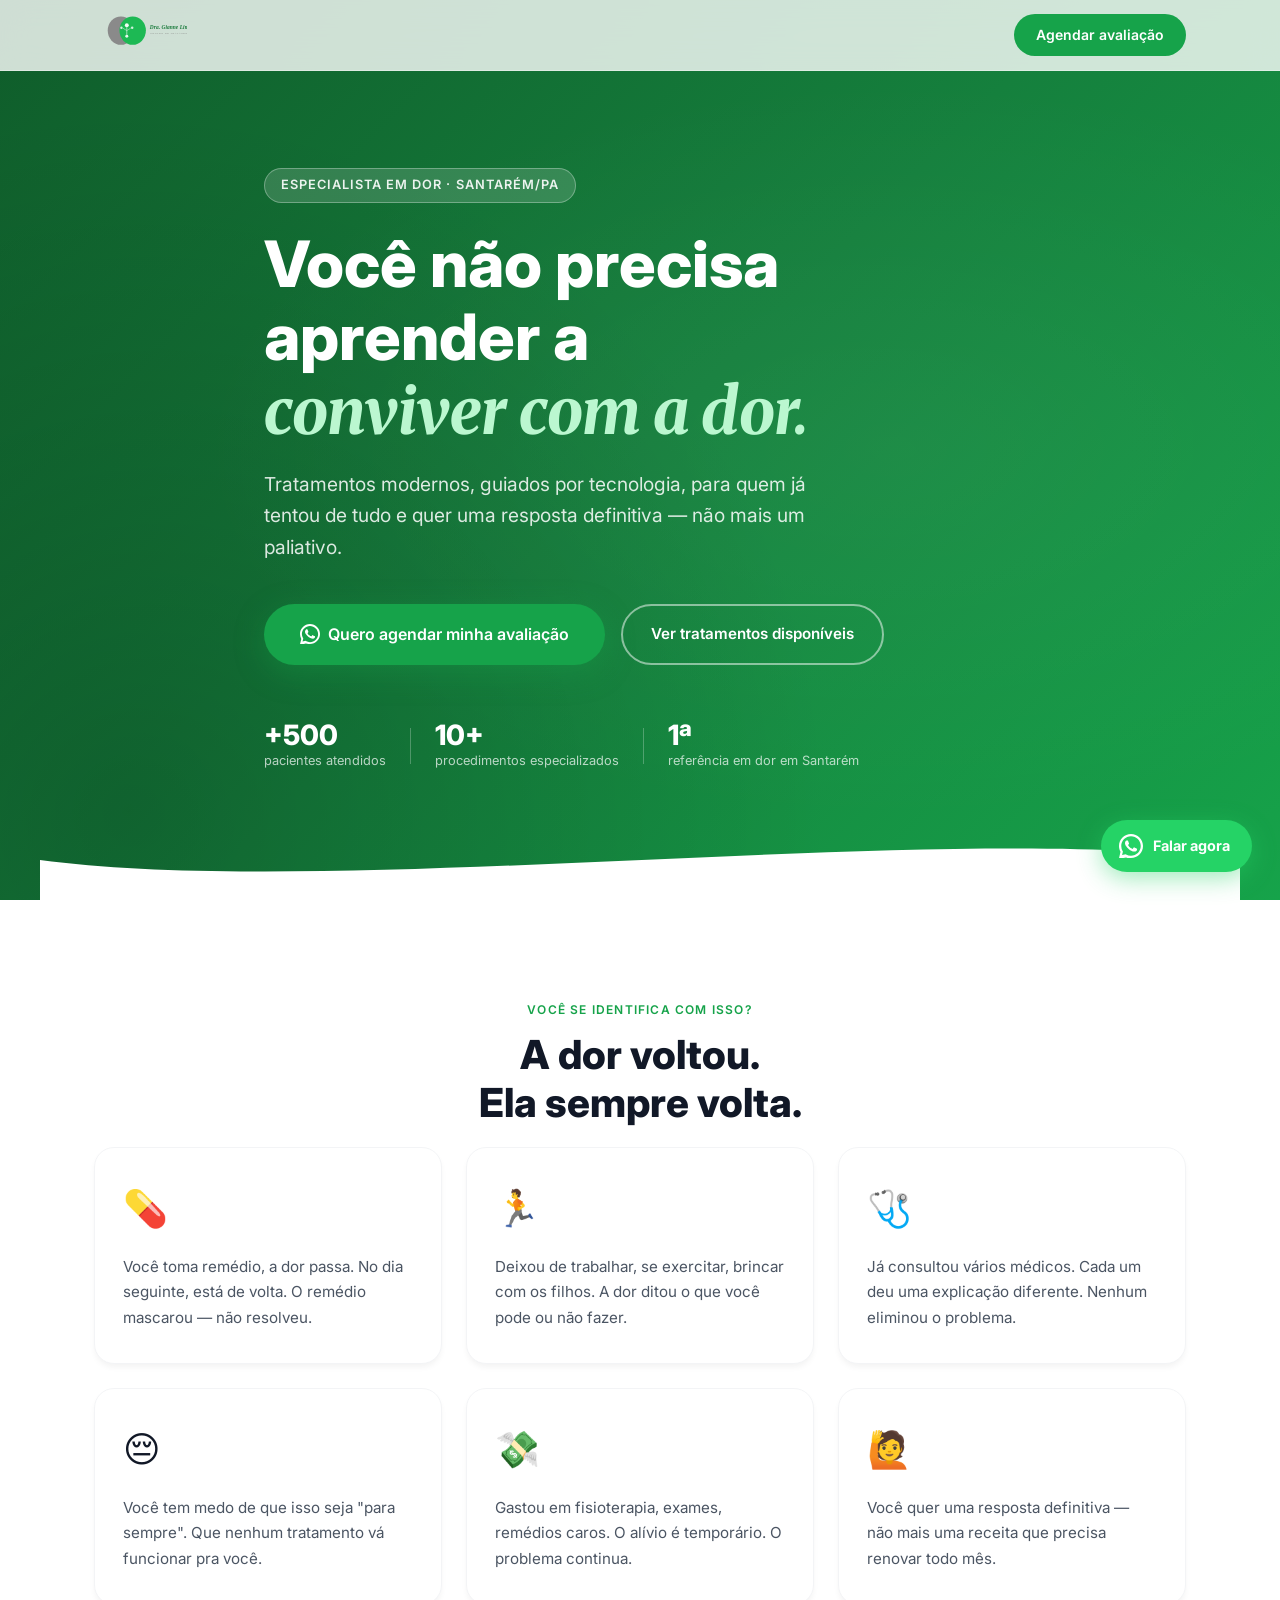
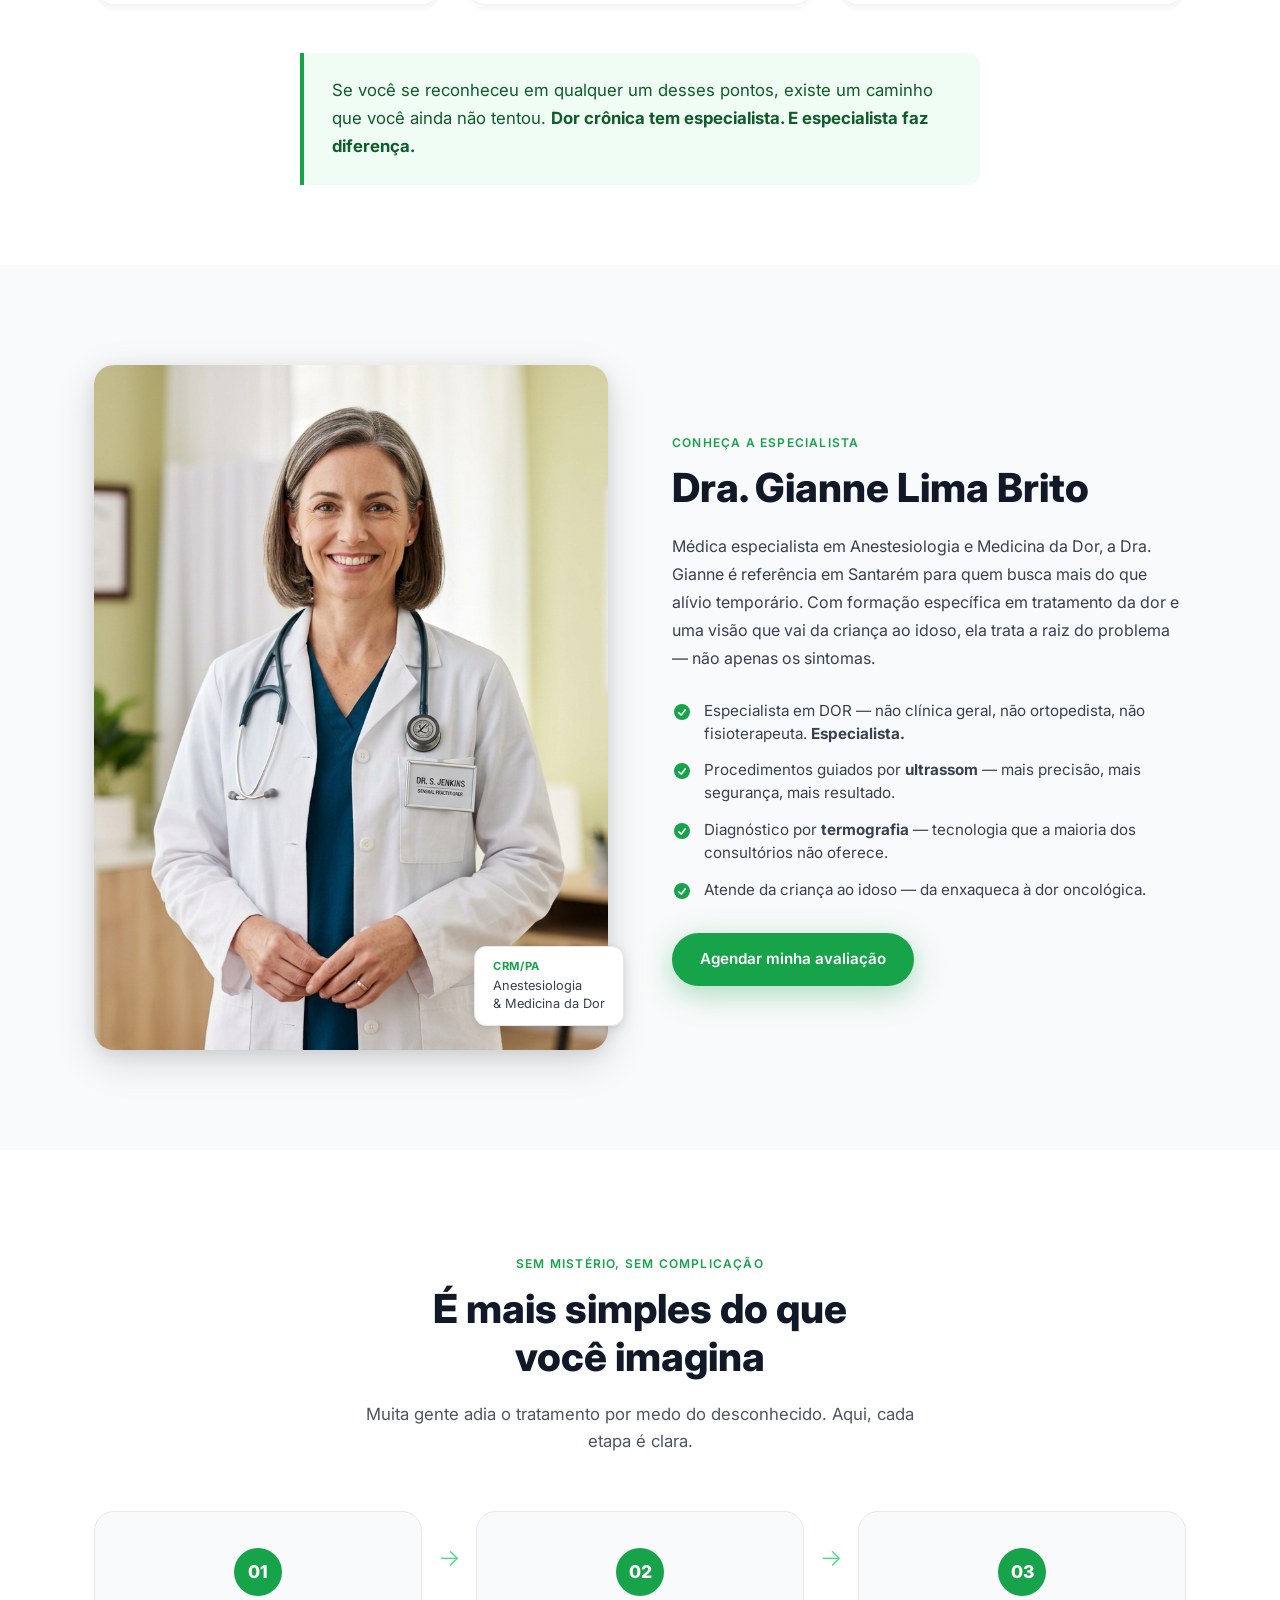
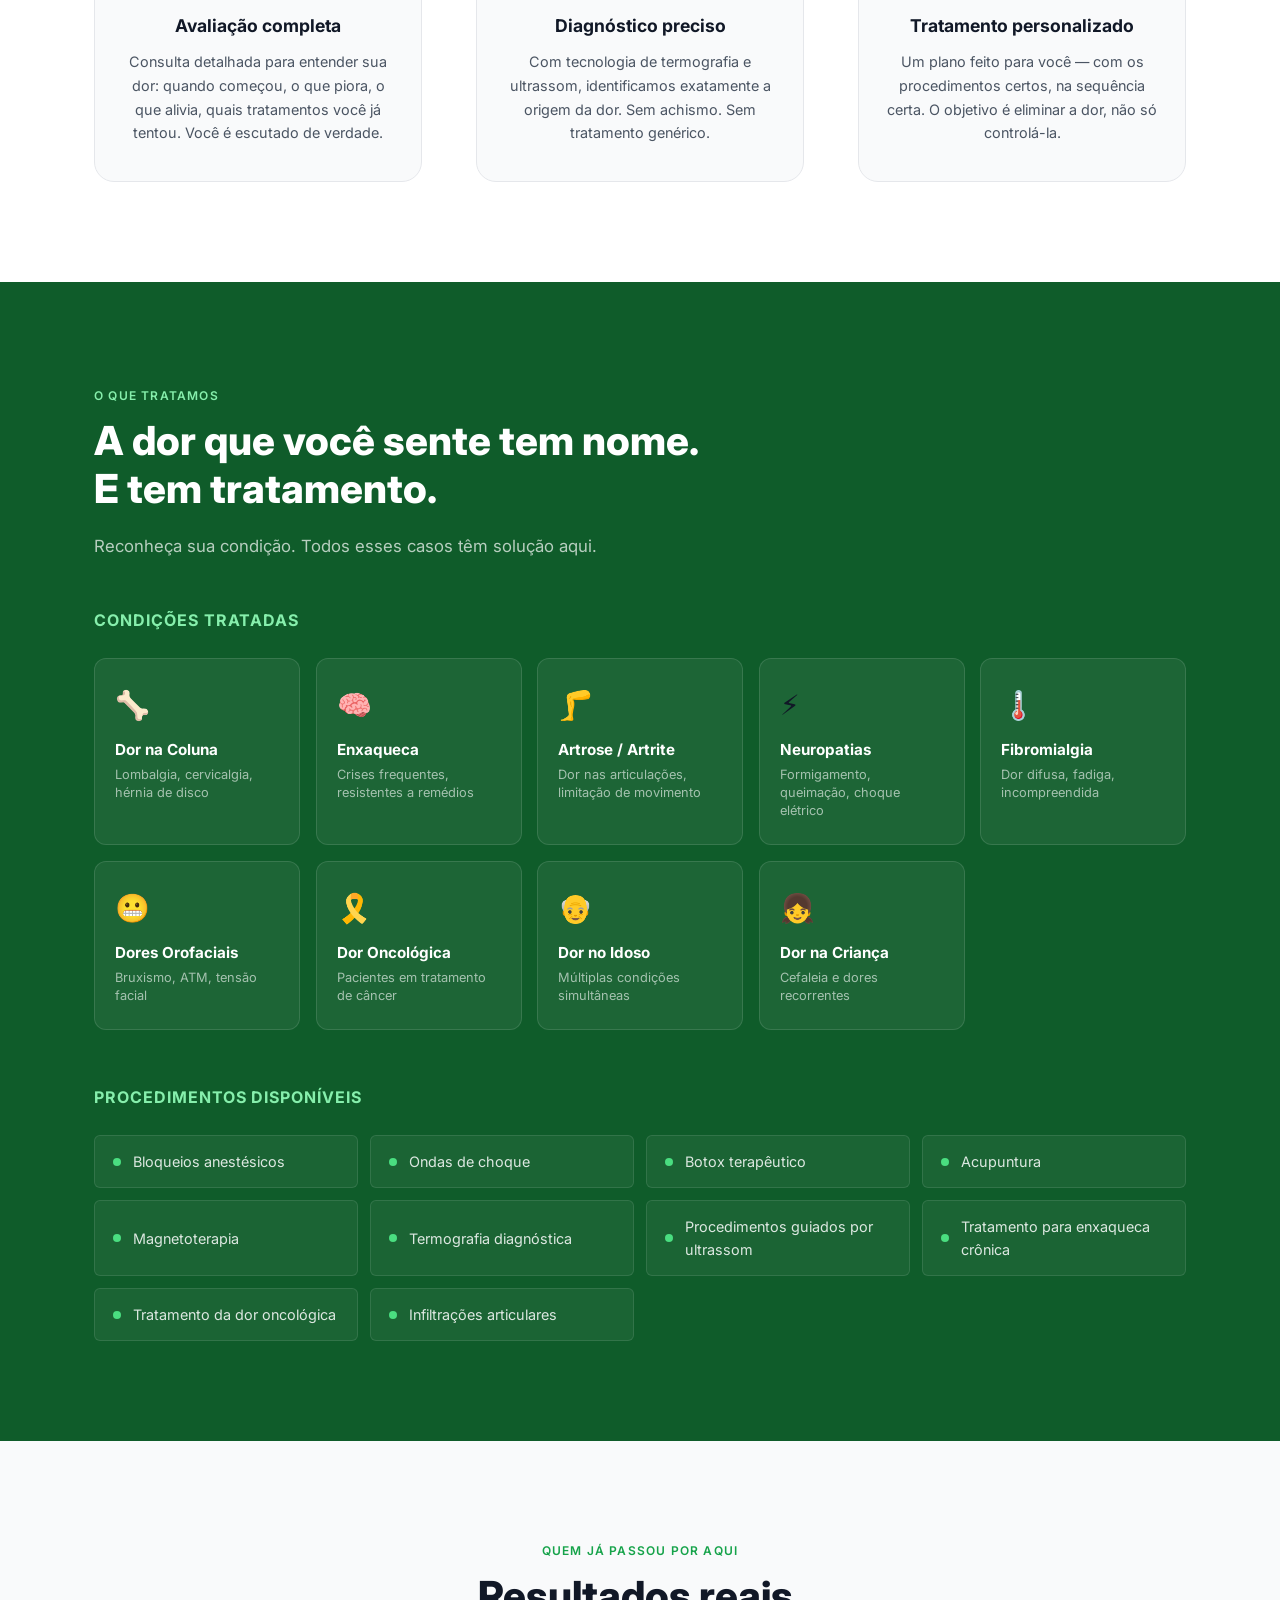
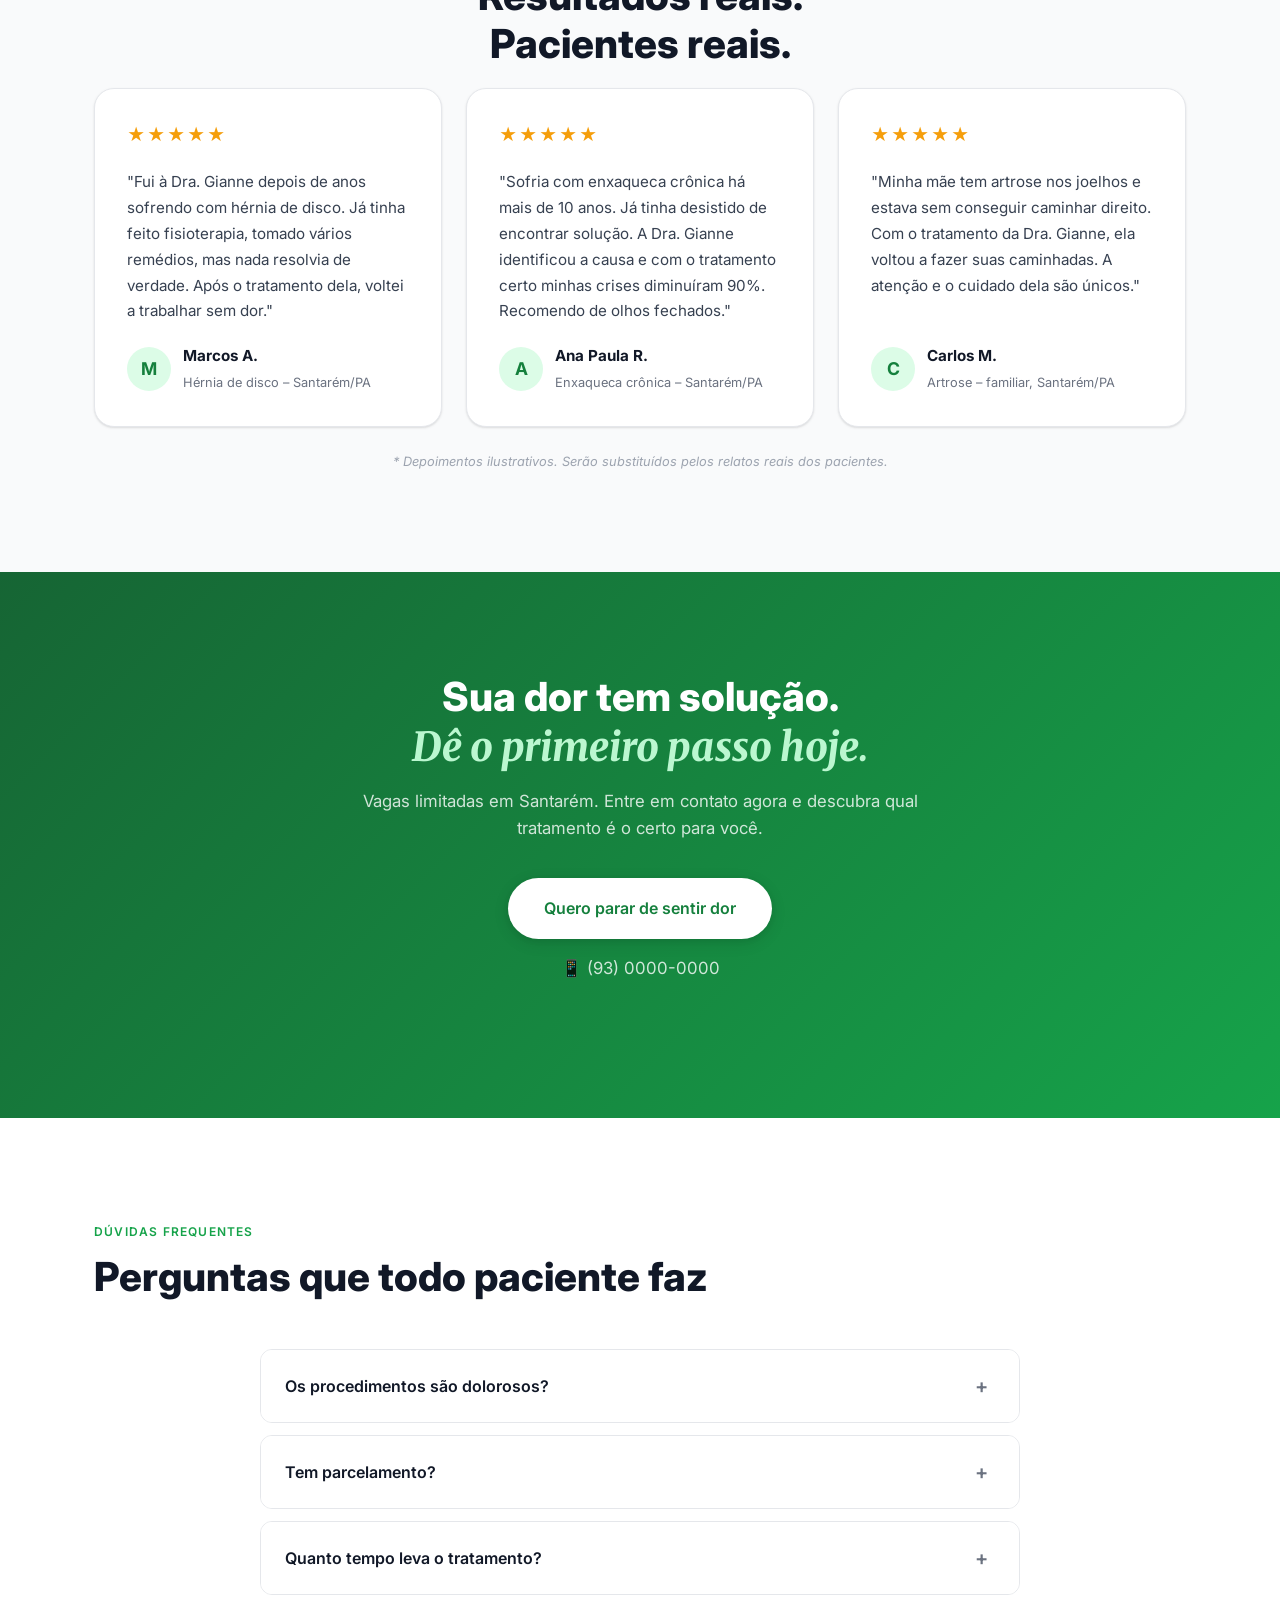
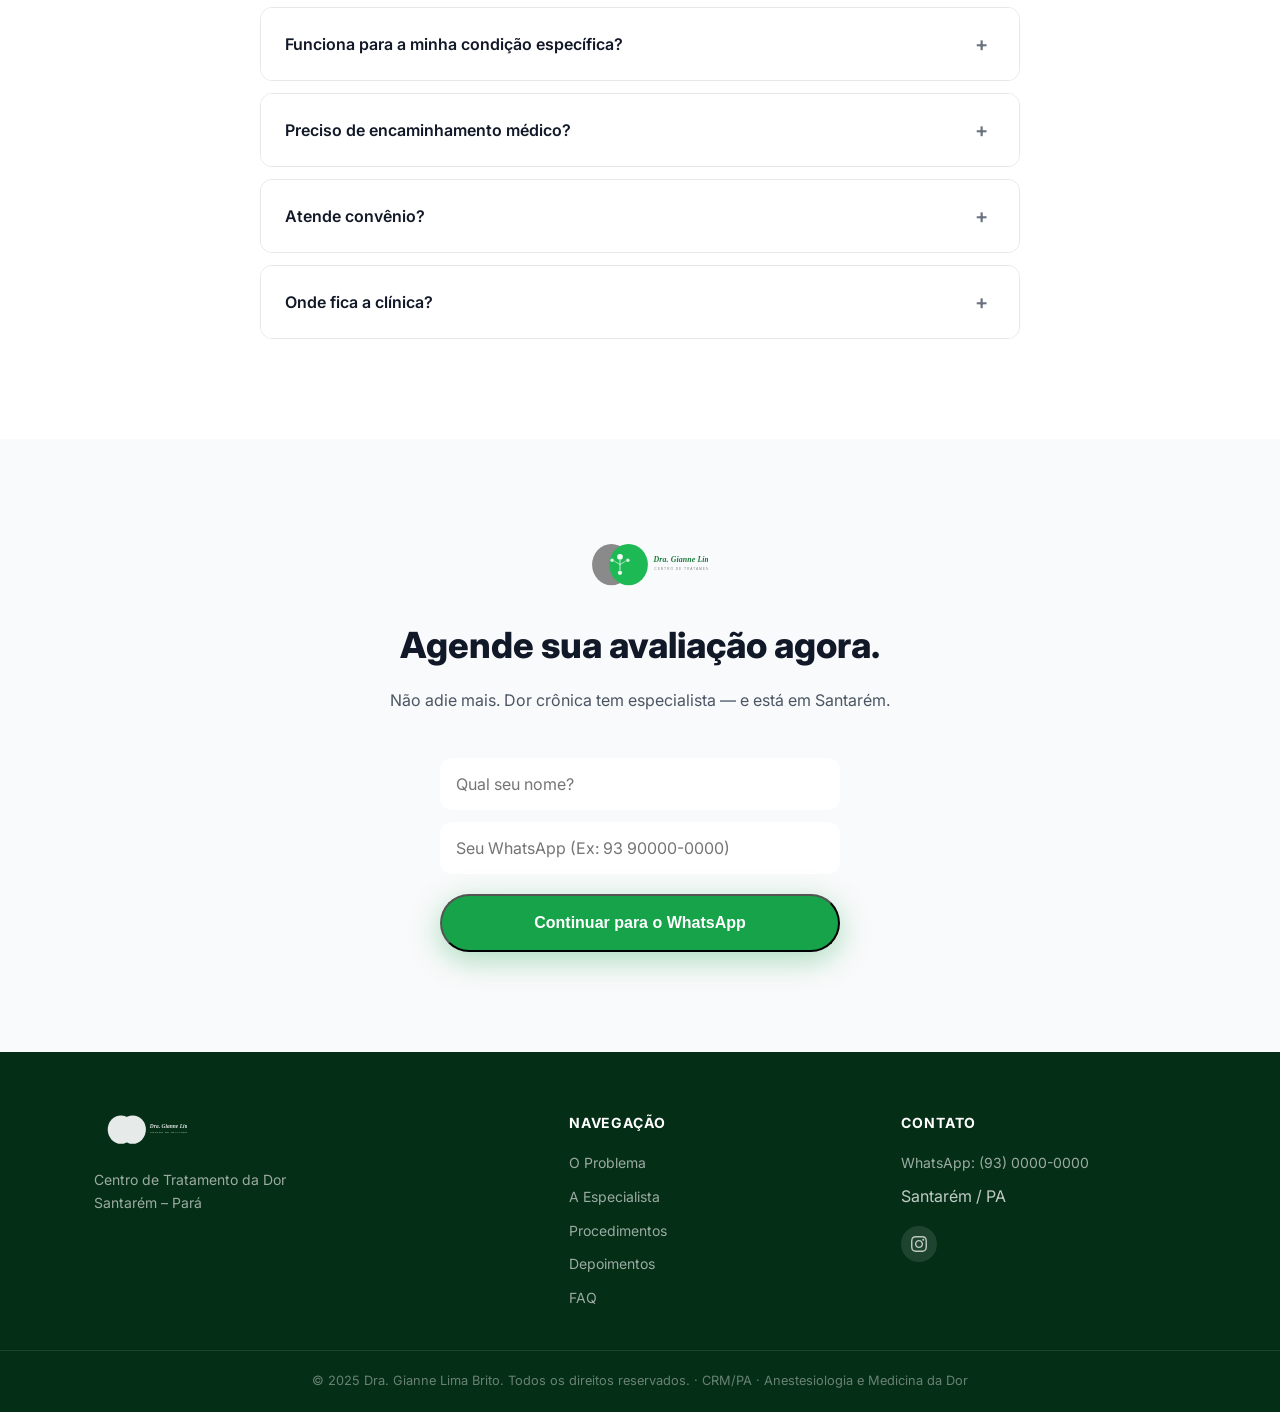
==== commit f6bdf777: "Final polish: premium aesthetics, form personalization, and asset integration" ====
--- a/index.html
+++ b/index.html
@@ -119,16 +119,7 @@
   <section class="doctor" id="doutora">
     <div class="container doctor__inner">
       <div class="doctor__photo-wrap">
-        <div class="doctor__photo-placeholder">
-          <svg xmlns="http://www.w3.org/2000/svg" viewBox="0 0 100 120" fill="none">
-            <rect width="100" height="120" rx="12" fill="#E8F5EE"/>
-            <circle cx="50" cy="38" r="22" fill="#16A34A" opacity=".15"/>
-            <circle cx="50" cy="38" r="16" fill="#16A34A" opacity=".25"/>
-            <path d="M15 110 C15 80 85 80 85 110" fill="#16A34A" opacity=".12"/>
-            <text x="50" y="44" text-anchor="middle" font-size="20" fill="#16A34A" font-family="Arial">👩‍⚕️</text>
-          </svg>
-          <div class="doctor__photo-note">Foto da Dra. Gianne</div>
-        </div>
+        <img src="dra-gianne.png" alt="Dra. Gianne Lima Brito" class="doctor__photo-real" />
         <div class="doctor__credential-badge">
           <span>CRM/PA</span>
           Anestesiologia<br/>& Medicina da Dor
--- a/style.css
+++ b/style.css
@@ -166,12 +166,17 @@
   position: fixed;
   top: 0; left: 0; right: 0;
   z-index: 100;
+  background: rgba(255,255,255,.8);
+  backdrop-filter: blur(15px);
+  -webkit-backdrop-filter: blur(15px);
+  border-bottom: 1px solid rgba(255,255,255,.3);
+  transition: all 0.4s cubic-bezier(0.16, 1, 0.3, 1);
+}
+.nav.scrolled {
   background: rgba(255,255,255,.95);
-  backdrop-filter: blur(10px);
-  border-bottom: 1px solid var(--gray-200);
-  transition: box-shadow var(--transition);
-}
-.nav.scrolled { box-shadow: var(--shadow-md); }
+  box-shadow: 0 10px 30px -10px rgba(0,0,0,0.1);
+  padding: 5px 0;
+}
 
 .nav__inner {
   display: flex;
@@ -318,27 +323,30 @@
 }
 
 .problem__item {
-  background: var(--gray-50);
-  border: 1px solid var(--gray-200);
-  border-radius: var(--radius-md);
-  padding: 28px 24px;
-  transition: border-color var(--transition), box-shadow var(--transition);
+  background: var(--white);
+  border: 1px solid var(--gray-100);
+  border-radius: var(--radius-lg);
+  padding: 32px 28px;
+  transition: all 0.4s cubic-bezier(0.16, 1, 0.3, 1);
+  box-shadow: 0 4px 6px -1px rgba(0,0,0,0.05);
 }
 
 .problem__item:hover {
   border-color: var(--green-200);
-  box-shadow: var(--shadow-md);
+  box-shadow: 0 20px 40px -10px rgba(22, 163, 74, 0.15);
+  transform: translateY(-8px);
 }
 
 .problem__icon {
-  font-size: 2rem;
-  margin-bottom: 12px;
+  font-size: 2.25rem;
+  margin-bottom: 16px;
+  display: block;
 }
 
 .problem__item p {
-  color: var(--gray-700);
-  font-size: .95rem;
-  line-height: 1.65;
+  color: var(--gray-600);
+  font-size: 0.95rem;
+  line-height: 1.7;
 }
 
 .problem__transition {
@@ -1052,8 +1060,9 @@
 ============================================================ */
 .animate {
   opacity: 0;
-  transform: translateY(28px);
-  transition: opacity .6s ease, transform .6s ease;
+  transform: translateY(40px);
+  transition: opacity 1.2s cubic-bezier(0.16, 1, 0.3, 1), transform 1.2s cubic-bezier(0.16, 1, 0.3, 1);
+  will-change: opacity, transform;
 }
 
 .animate.visible {
@@ -1066,6 +1075,20 @@
 .animate-delay-3 { transition-delay: .3s; }
 .animate-delay-4 { transition-delay: .4s; }
 .animate-delay-5 { transition-delay: .5s; }
+
+/* Pulse for primary buttons */
+@keyframes pulse-green {
+  0% { box-shadow: 0 0 0 0 rgba(22, 163, 74, 0.4); }
+  70% { box-shadow: 0 0 0 15px rgba(22, 163, 74, 0); }
+  100% { box-shadow: 0 0 0 0 rgba(22, 163, 74, 0); }
+}
+
+.btn--primary {
+  animation: pulse-green 2.5s infinite;
+}
+.btn--primary:hover {
+  animation: none;
+}
 
 /* ============================================================
    RESPONSIVE ADJUSTMENTS
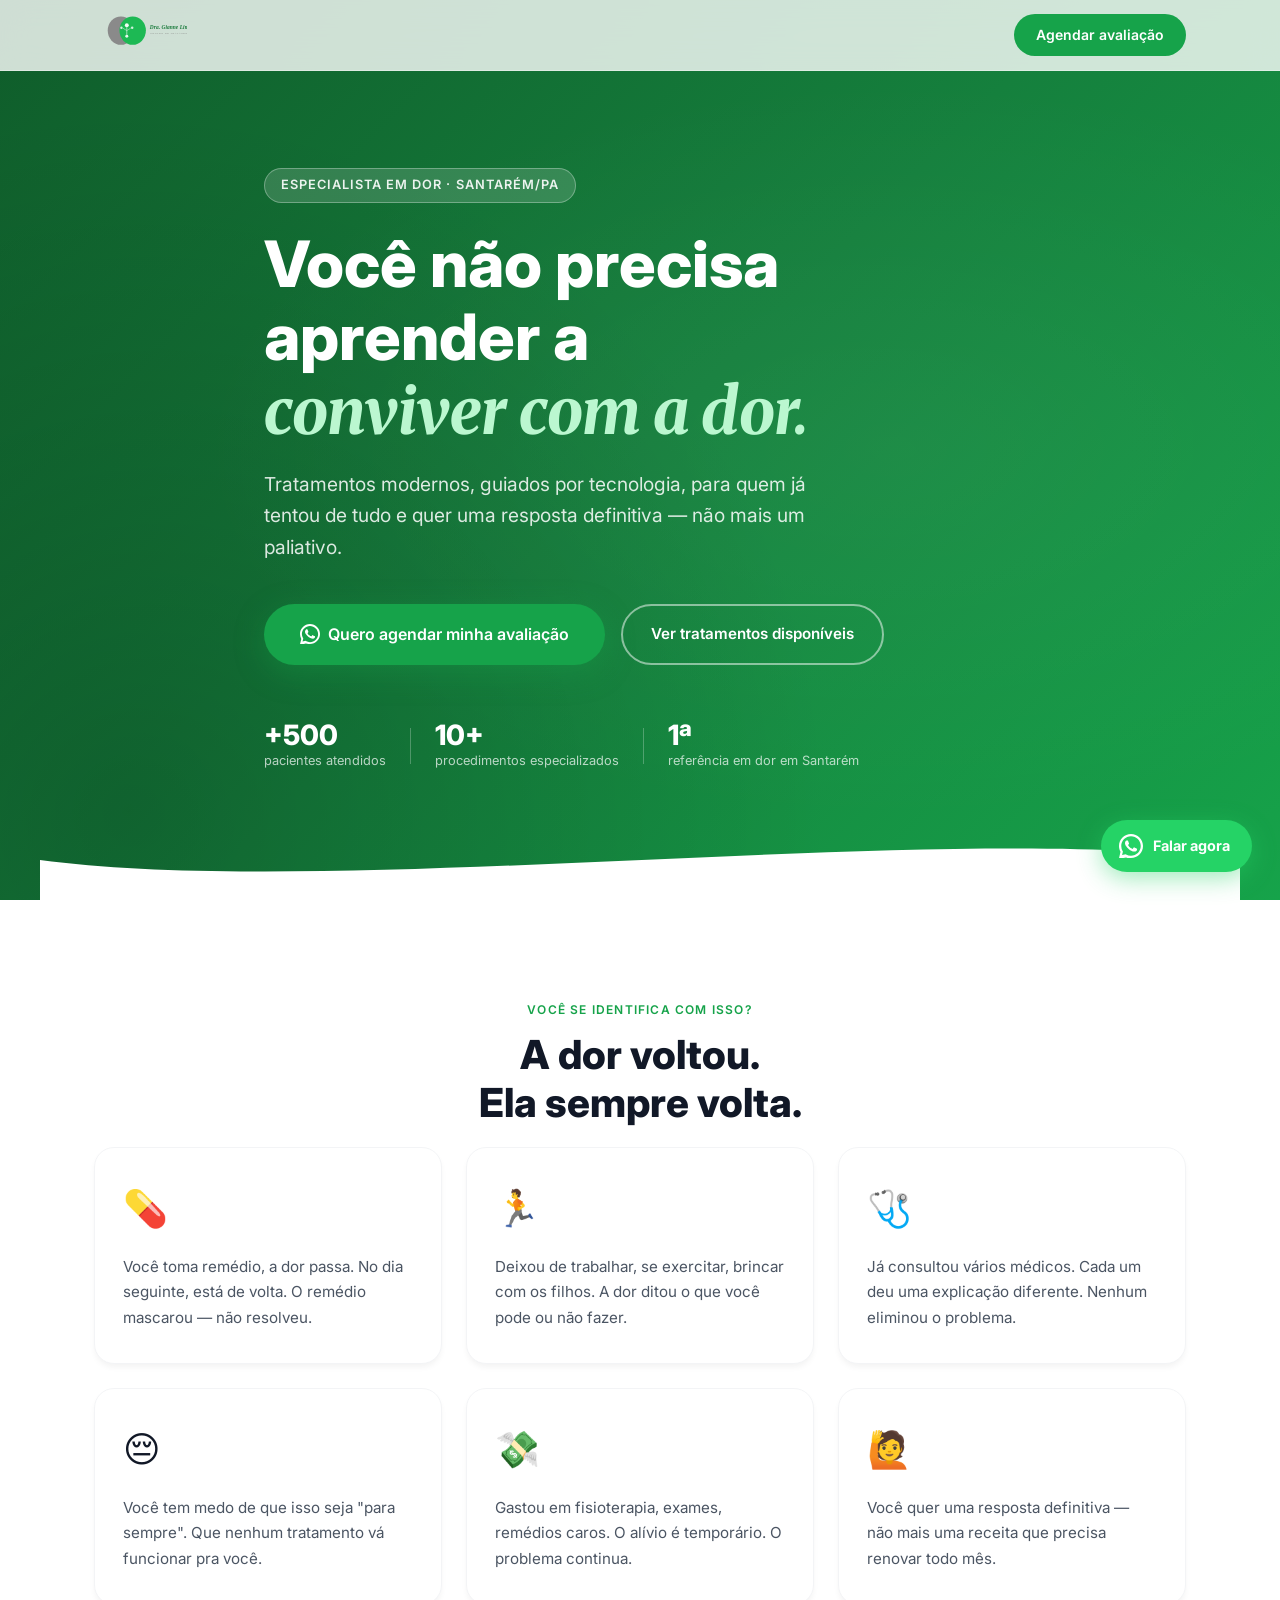
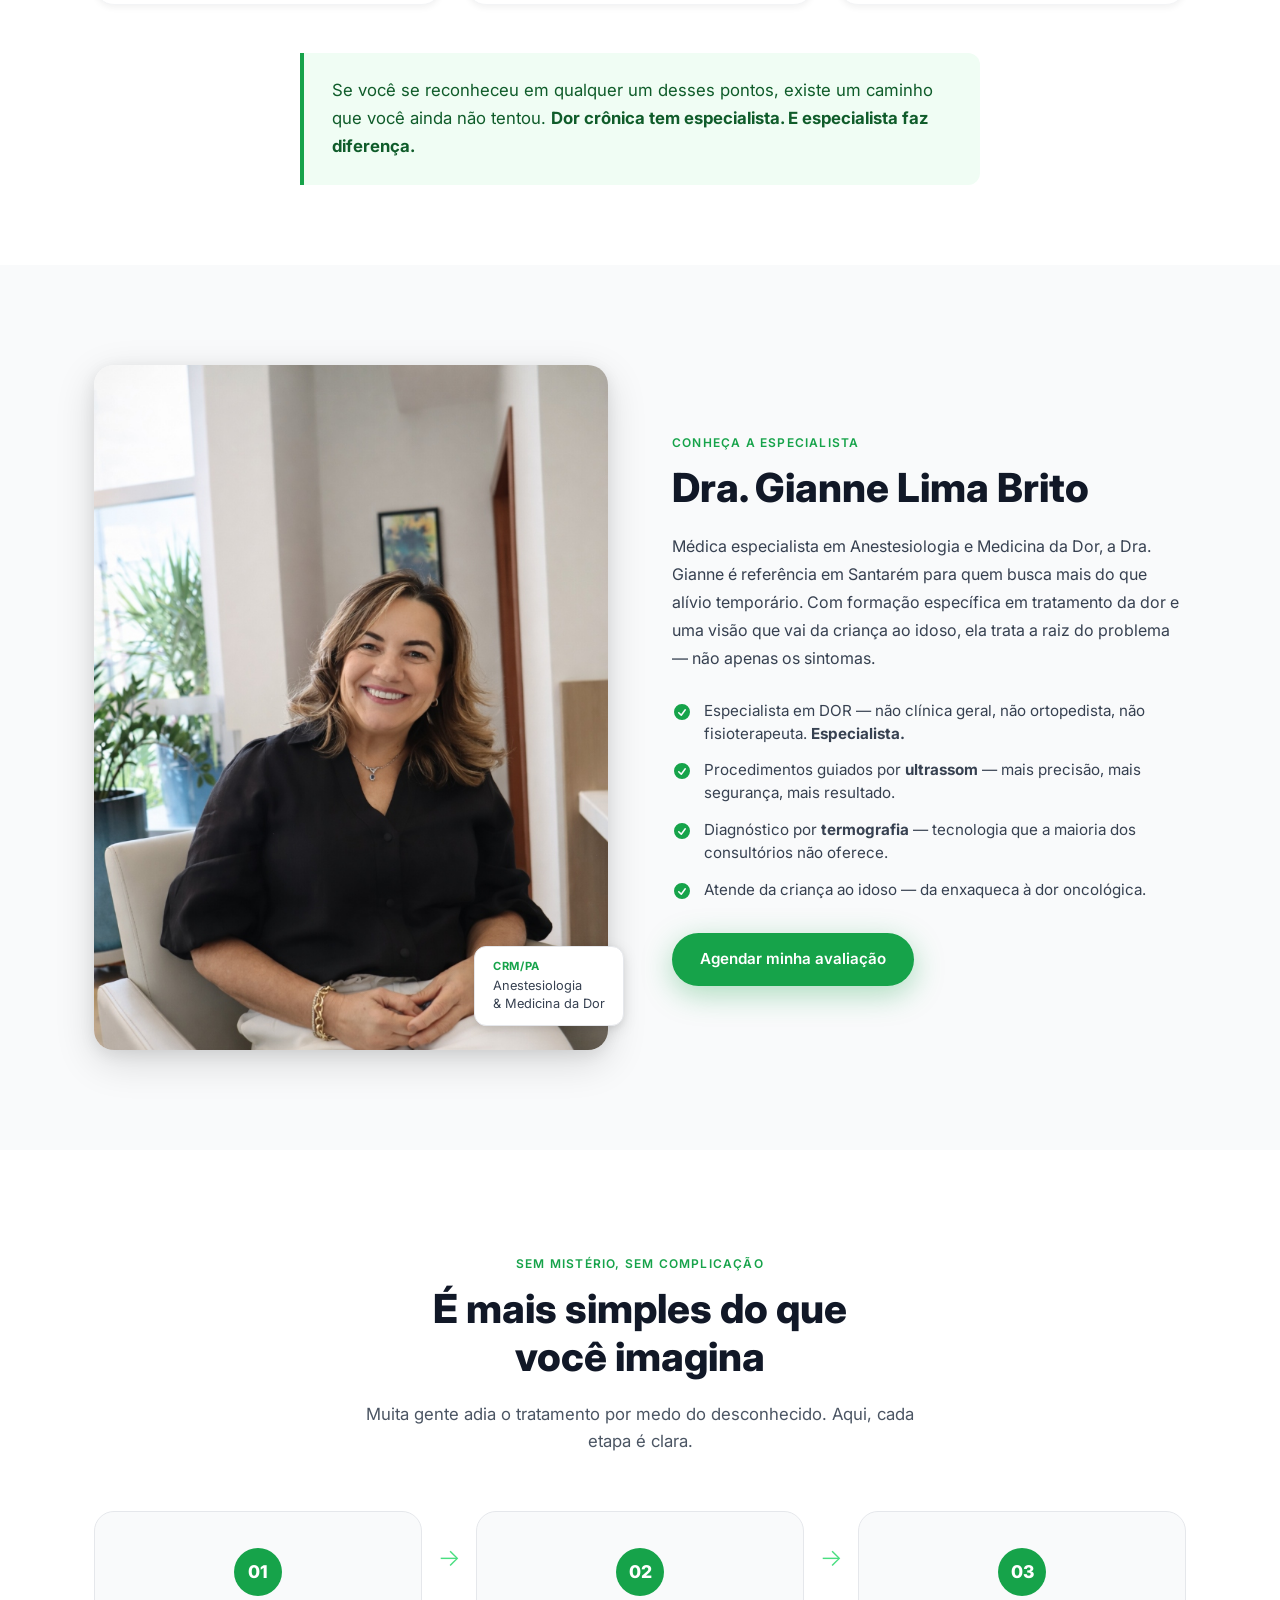
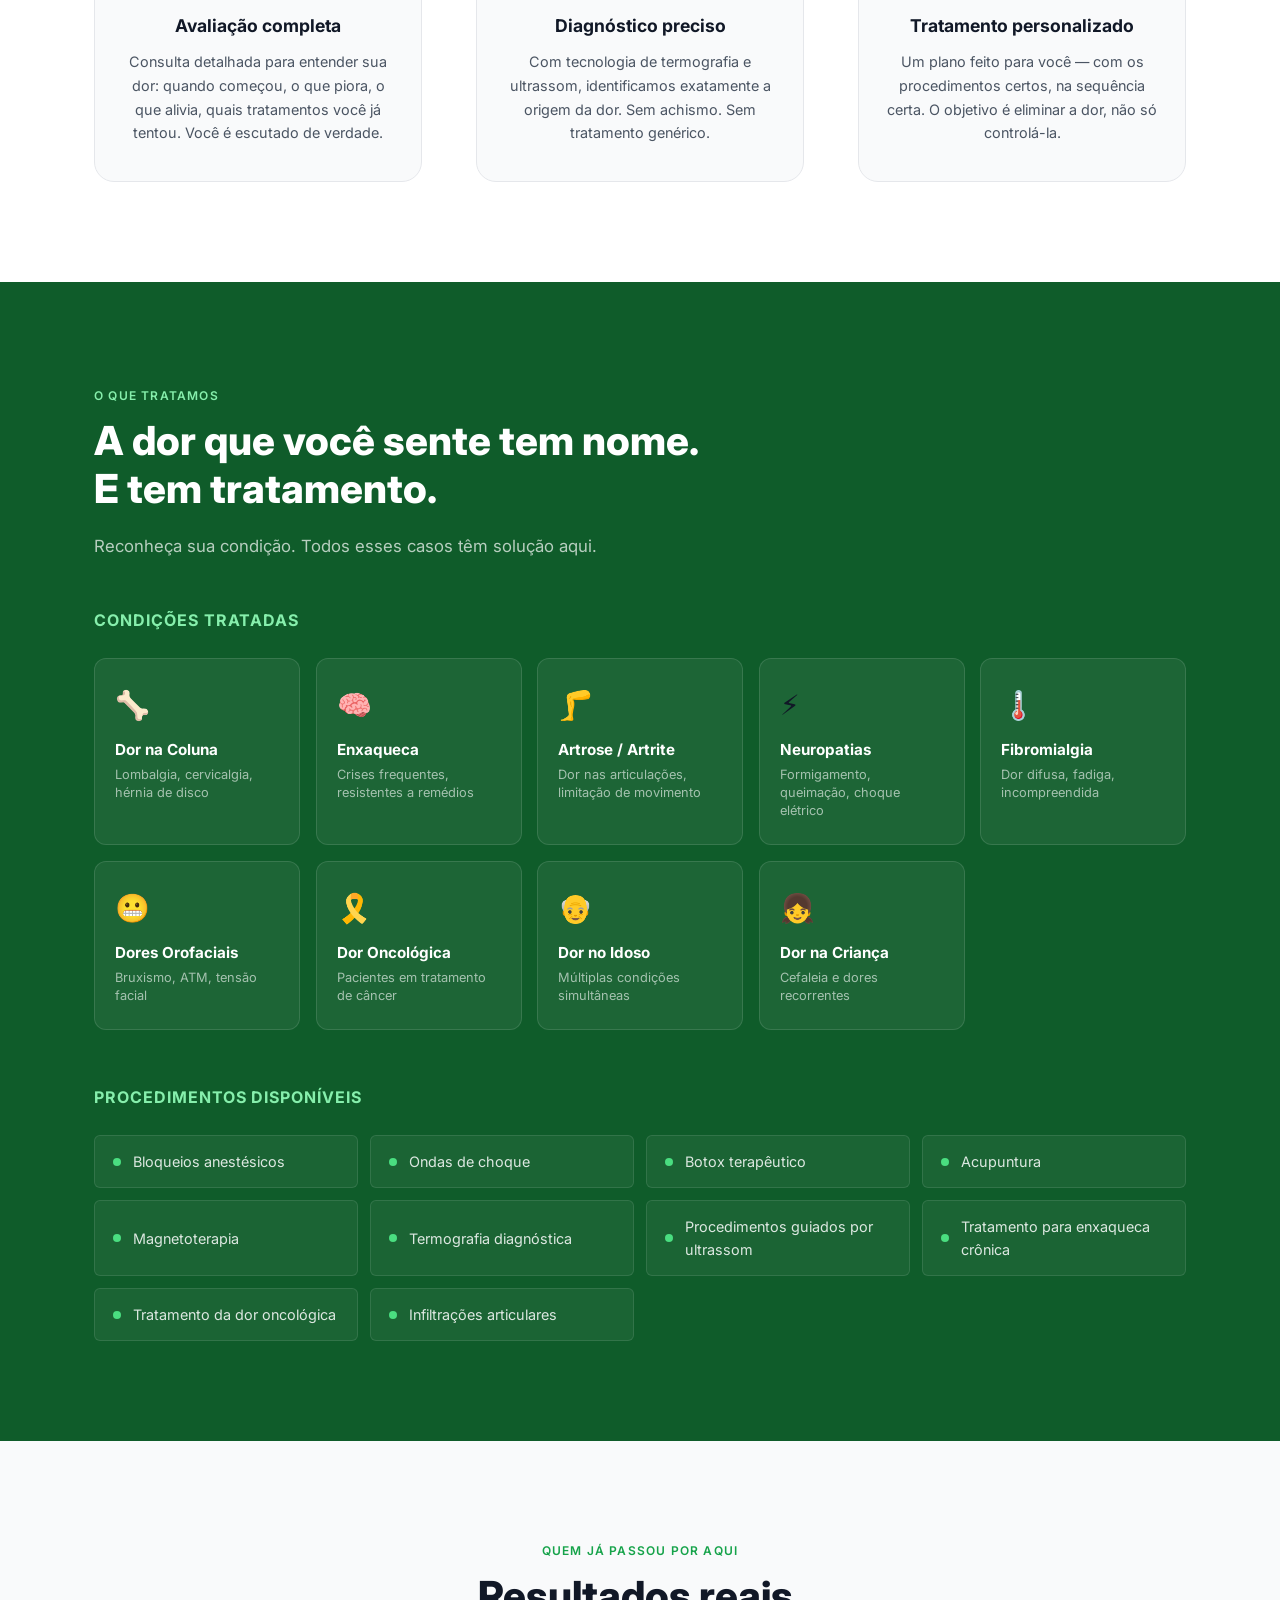
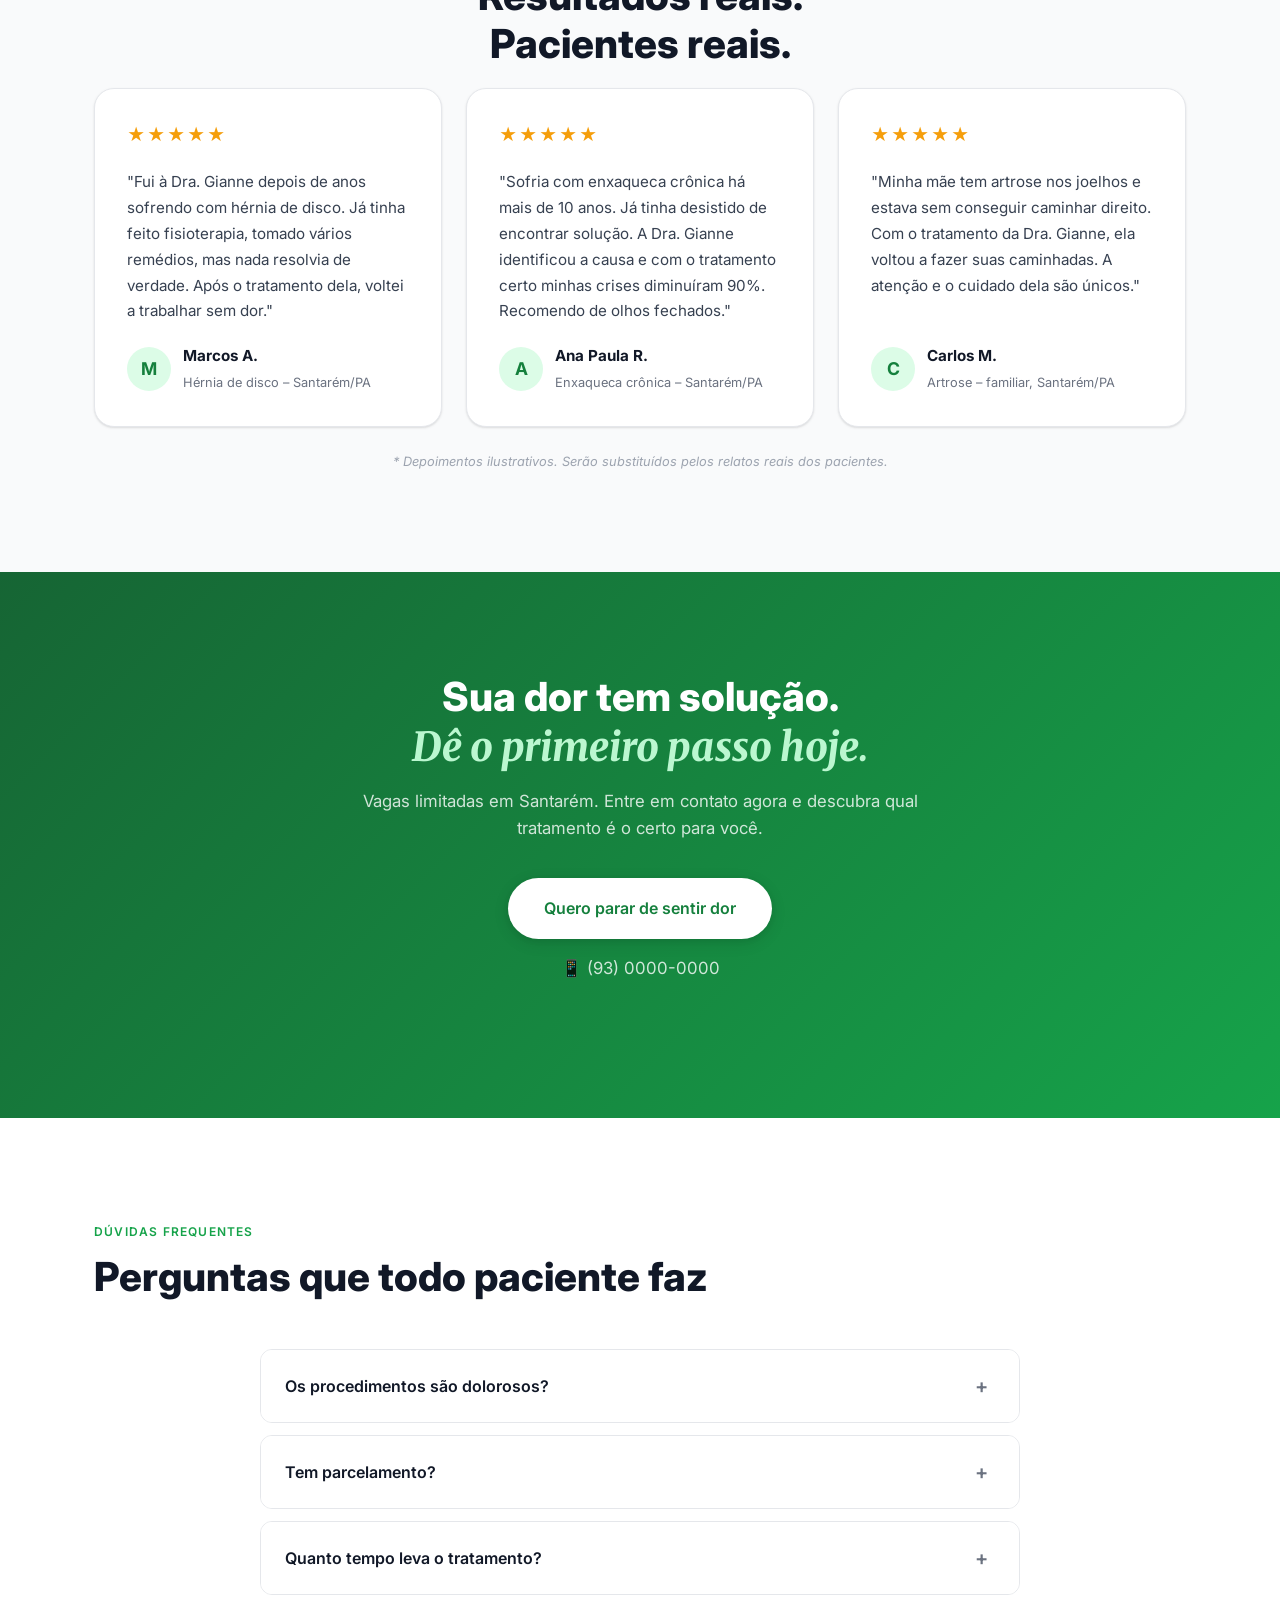
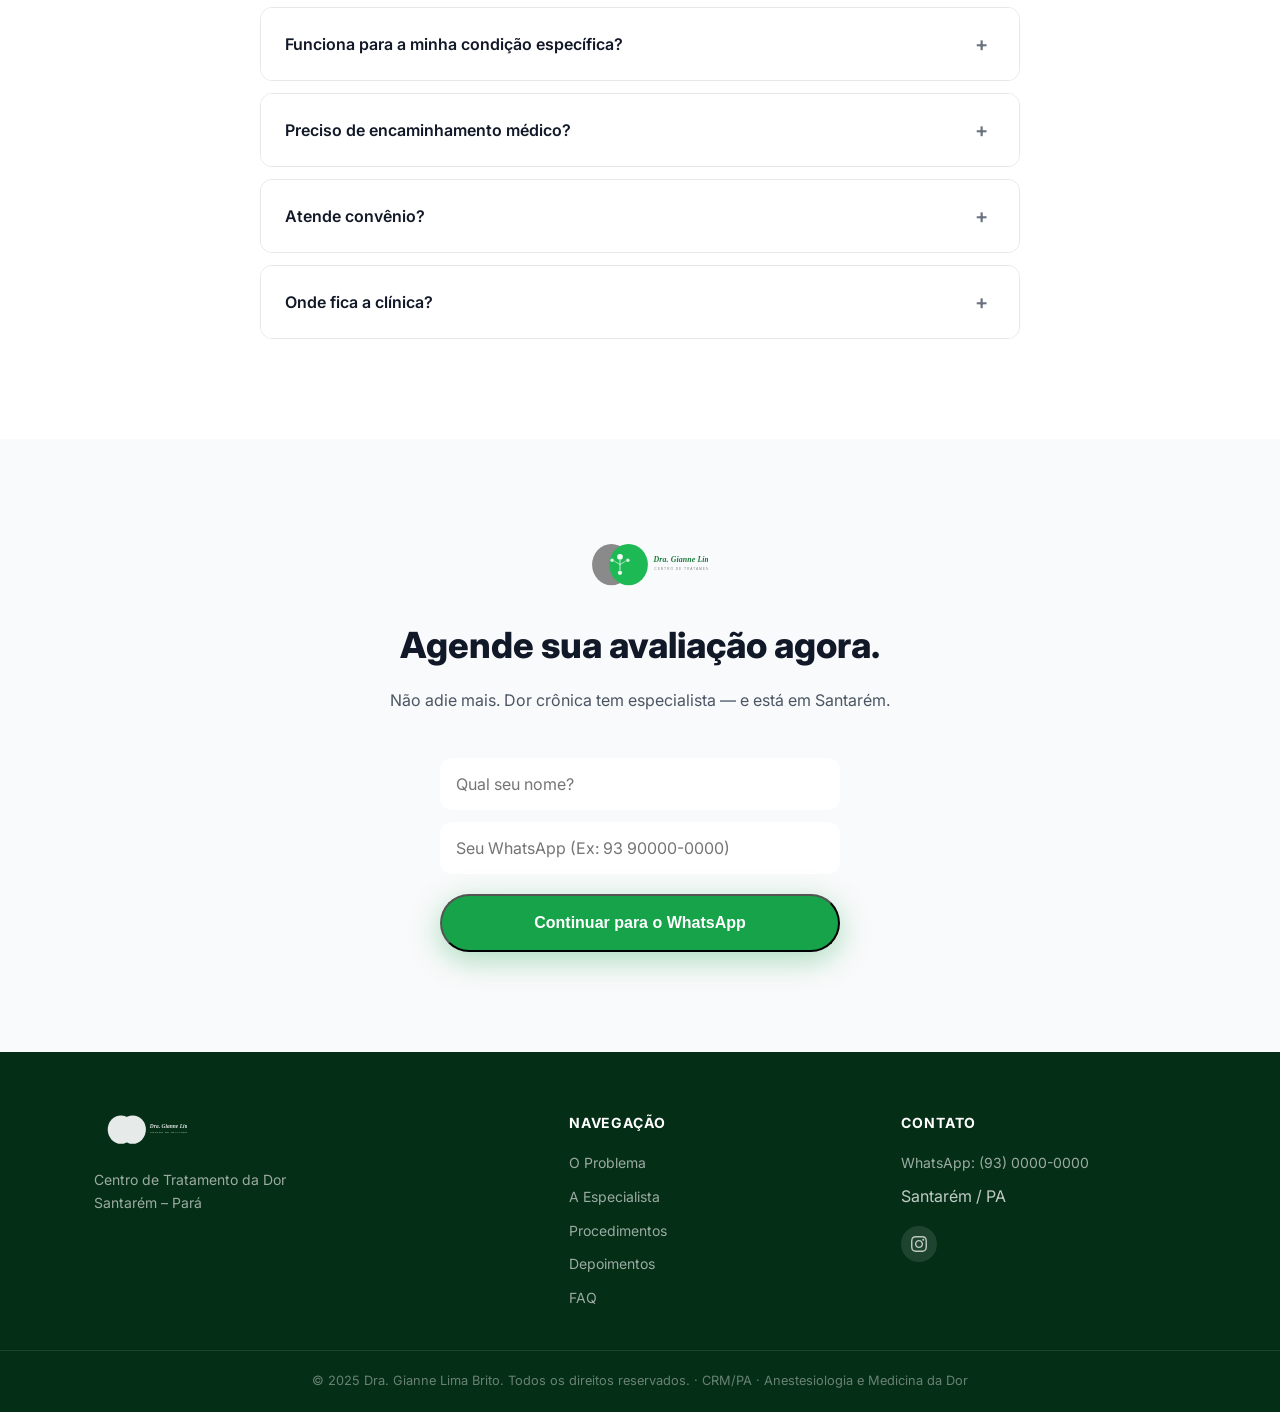
==== commit 3887826e: "Replace AI photo with real photo of Dra. Gianne" ====
--- a/index.html
+++ b/index.html
@@ -119,7 +119,7 @@
   <section class="doctor" id="doutora">
     <div class="container doctor__inner">
       <div class="doctor__photo-wrap">
-        <img src="dra-gianne.png" alt="Dra. Gianne Lima Brito" class="doctor__photo-real" />
+        <img src="dra-gianne.jpg" alt="Dra. Gianne Lima Brito" class="doctor__photo-real" />
         <div class="doctor__credential-badge">
           <span>CRM/PA</span>
           Anestesiologia<br/>& Medicina da Dor
